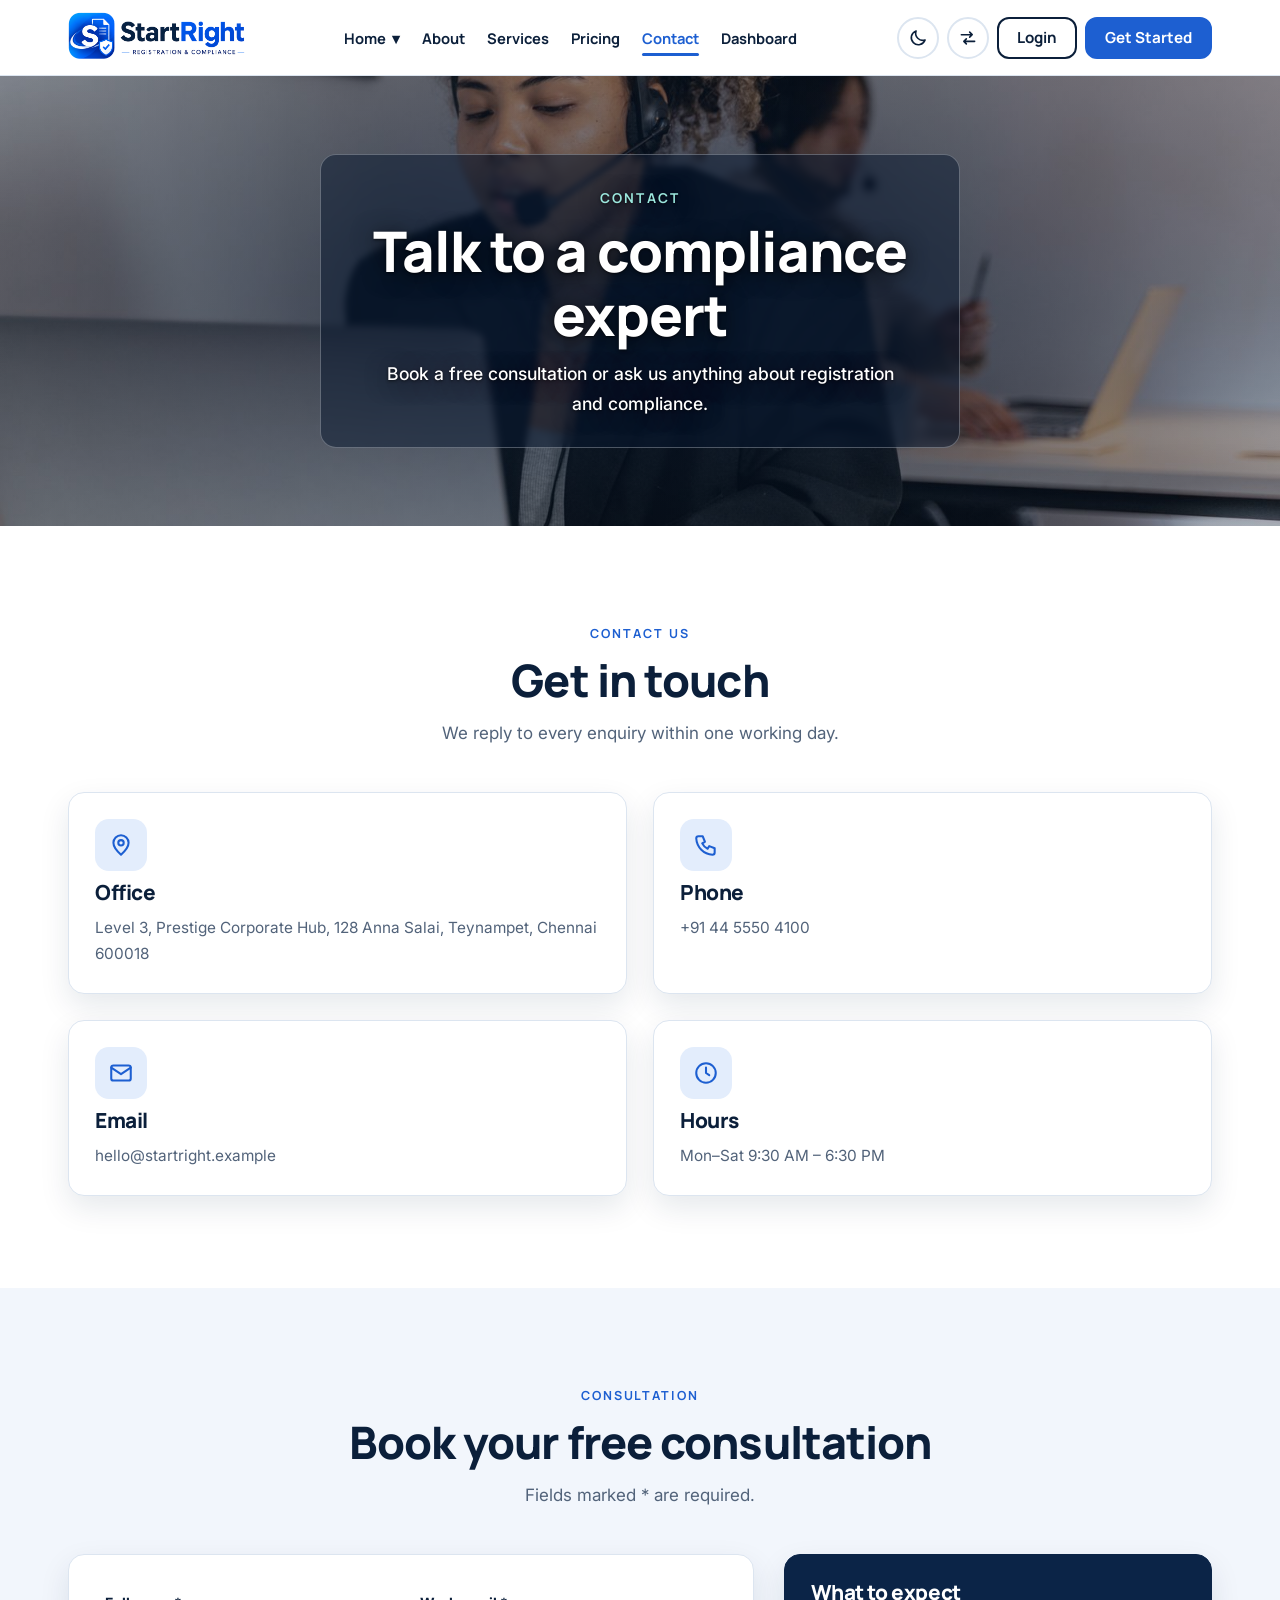
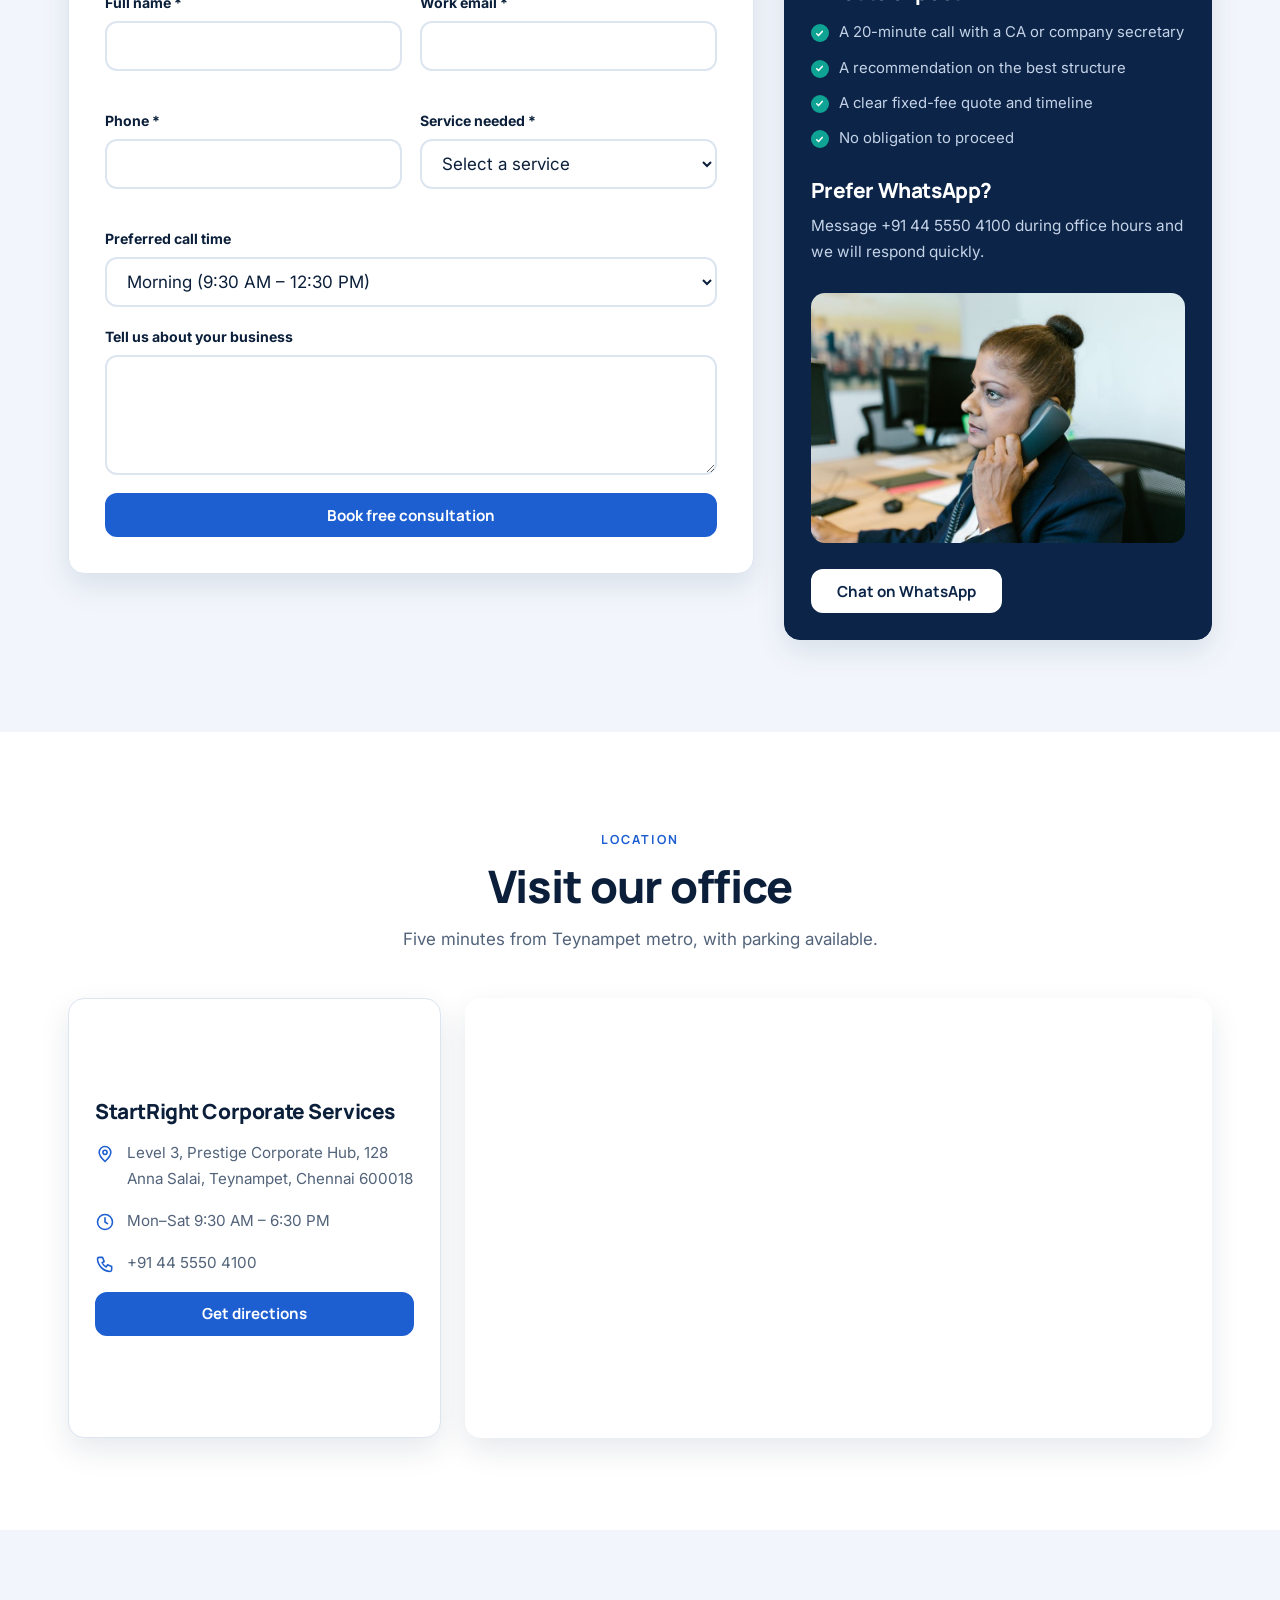
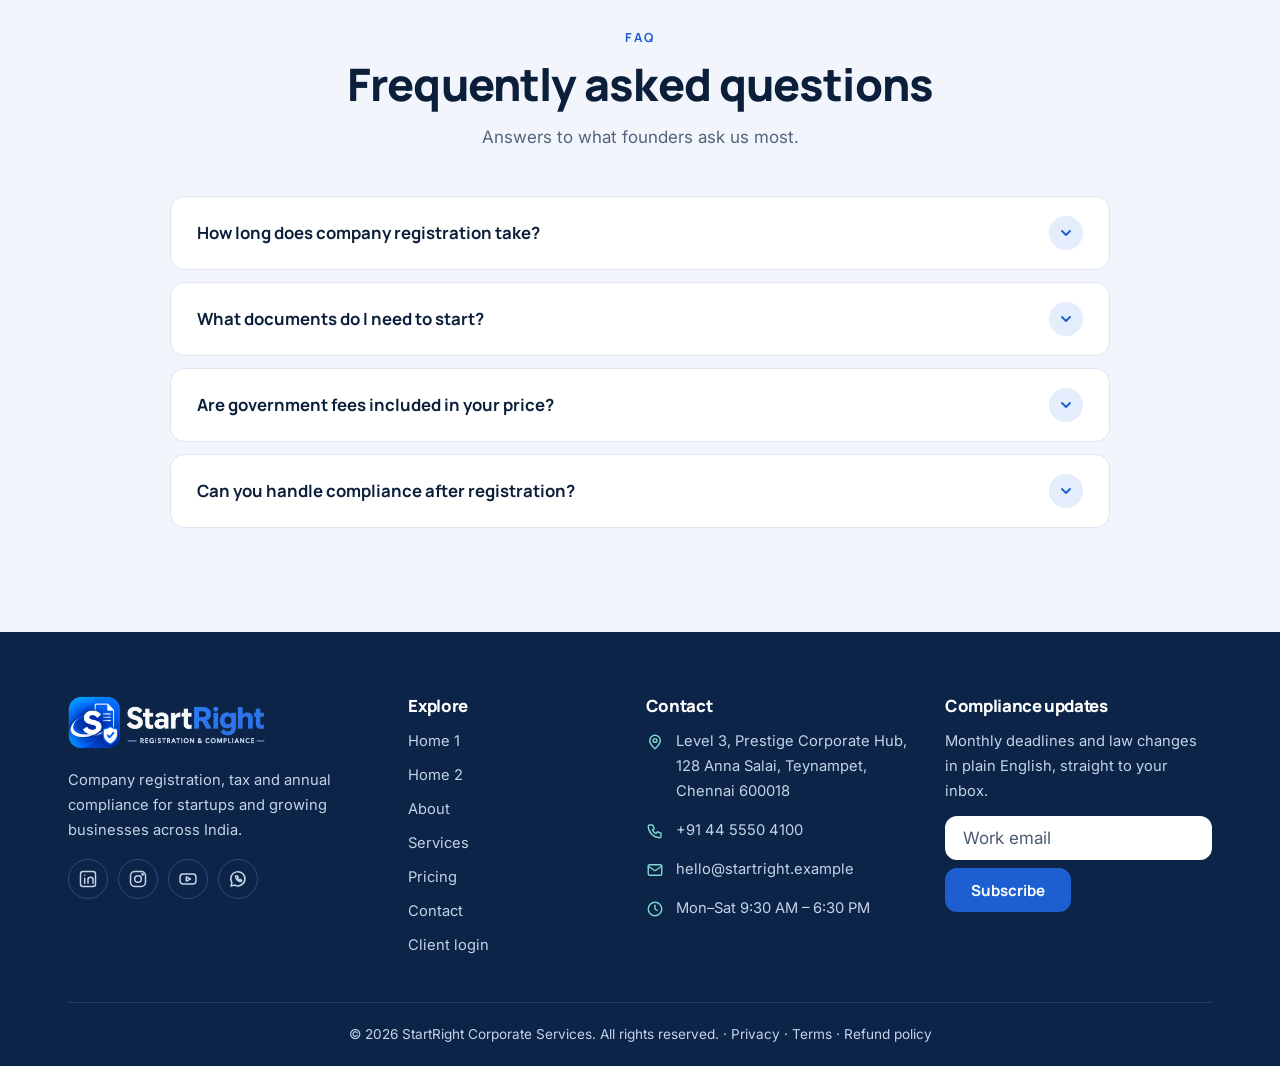
==== contact.html @ e8609a31 "first commit" ====
<!DOCTYPE html>
<html lang="en" dir="ltr">
<head>
<meta charset="utf-8"><meta name="viewport" content="width=device-width, initial-scale=1">
<title>Contact — StartRight Corporate Services</title>
<meta name="description" content="Contact StartRight and book a free company registration consultation.">
<link rel="icon" type="image/png" href="assets/img/logo-icon.png">
<link rel="preconnect" href="https://fonts.googleapis.com"><link rel="preconnect" href="https://fonts.gstatic.com" crossorigin>
<link href="https://fonts.googleapis.com/css2?family=Manrope:wght@500;600;700;800&family=Inter:wght@400;500;600&display=swap" rel="stylesheet">
<link rel="stylesheet" href="assets/css/style.css">
<script>try{var d=document.documentElement;d.dataset.theme=localStorage.getItem('theme')||'light';d.dir=localStorage.getItem('dir')||'ltr'}catch(e){}</script>
<script defer src="assets/js/main.js"></script>
</head>
<body data-page="contact" data-layout="site">
<div id="site-nav"></div>
<main>
<section class="phero f"><div class="bgslot b3" aria-hidden="true"><img src="assets/images/pexels-photo-7709195.jpeg" alt="" loading="eager" decoding="async"></div><div class="wrap"><div class="hp"><span class="eyebrow">Contact</span><h1>Talk to a compliance expert</h1><p class="sub">Book a free consultation or ask us anything about registration and compliance.</p></div></div></section>
<section class="sec "><div class="wrap"><div class="head"><span class="eyebrow">Contact us</span><br><h2>Get in touch</h2><p>We reply to every enquiry within one working day.</p></div><div class="grid g4"><div class="card"><div class="ic"><svg viewBox="0 0 24 24" aria-hidden="true"><path d="M12 21s7-6.2 7-11a7 7 0 1 0-14 0c0 4.8 7 11 7 11z"/><circle cx="12" cy="10" r="2.5"/></svg></div><h3>Office</h3><p>Level 3, Prestige Corporate Hub, 128 Anna Salai, Teynampet, Chennai 600018</p></div><div class="card"><div class="ic"><svg viewBox="0 0 24 24" aria-hidden="true"><path d="M5 4h4l2 5-2.5 1.5a11 11 0 0 0 5 5L15 13l5 2v4a2 2 0 0 1-2 2A16 16 0 0 1 3 6a2 2 0 0 1 2-2z"/></svg></div><h3>Phone</h3><p>+91 44 5550 4100</p></div><div class="card"><div class="ic"><svg viewBox="0 0 24 24" aria-hidden="true"><rect x="3" y="5" width="18" height="14" rx="2"/><path d="M3 7l9 6 9-6"/></svg></div><h3>Email</h3><p>hello@startright.example</p></div><div class="card"><div class="ic"><svg viewBox="0 0 24 24" aria-hidden="true"><circle cx="12" cy="12" r="9"/><path d="M12 7v5l3 2"/></svg></div><h3>Hours</h3><p>Mon–Sat 9:30 AM – 6:30 PM</p></div></div></div></section>
<section class="sec alt"><div class="wrap"><div class="head"><span class="eyebrow">Consultation</span><br><h2>Book your free consultation</h2><p>Fields marked * are required.</p></div><div class="two eq"><div><form class="form" id="consult" novalidate><div class="field"><label for="k-name">Full name *</label><input id="k-name" type="text"><span class="err" id="k-name-e"></span></div><div class="field"><label for="k-email">Work email *</label><input id="k-email" type="email"><span class="err" id="k-email-e"></span></div><div class="field"><label for="k-phone">Phone *</label><input id="k-phone" type="tel"><span class="err" id="k-phone-e"></span></div><div class="field"><label for="k-svc">Service needed *</label><select id="k-svc"><option value="">Select a service</option><option>Private Limited registration</option><option>LLP / OPC registration</option><option>GST registration</option><option>Trademark</option><option>Annual compliance</option><option>Accounting and tax</option></select><span class="err" id="k-svc-e"></span></div><div class="field full"><label for="k-time">Preferred call time</label><select id="k-time"><option>Morning (9:30 AM – 12:30 PM)</option><option>Afternoon (12:30 – 4 PM)</option><option>Evening (4 – 6:30 PM)</option></select></div><div class="field full"><label for="k-note">Tell us about your business</label><textarea id="k-note"></textarea></div><div class="field full"><button class="btn btn-p" type="submit">Book free consultation</button></div><div class="msg" id="k-msg" role="status"></div></form></div><aside class="card side"><h3>What to expect</h3><ul class="cl"><li>A 20-minute call with a CA or company secretary</li><li>A recommendation on the best structure</li><li>A clear fixed-fee quote and timeline</li><li>No obligation to proceed</li></ul><h3 style="margin-top:14px">Prefer WhatsApp?</h3><p>Message +91 44 5550 4100 during office hours and we will respond quickly.</p><img class="ph side-img" src="assets/images/pexels-photo-7580835.jpeg" alt="Consultant on a phone call with a client" loading="lazy" decoding="async"><a class="btn wa" href="https://wa.me/914455504100" target="_blank" rel="noopener">Chat on WhatsApp</a></aside></div></div></section>
<section class="sec "><div class="wrap"><div class="head"><span class="eyebrow">Location</span><br><h2>Visit our office</h2><p>Five minutes from Teynampet metro, with parking available.</p></div><div class="mapbox"><div class="card mapcard"><h3>StartRight Corporate Services</h3><div class="ci"><svg viewBox="0 0 24 24" aria-hidden="true"><path d="M12 21s7-6.2 7-11a7 7 0 1 0-14 0c0 4.8 7 11 7 11z"/><circle cx="12" cy="10" r="2.5"/></svg><span>Level 3, Prestige Corporate Hub, 128 Anna Salai, Teynampet, Chennai 600018</span></div><div class="ci"><svg viewBox="0 0 24 24" aria-hidden="true"><circle cx="12" cy="12" r="9"/><path d="M12 7v5l3 2"/></svg><span>Mon–Sat 9:30 AM – 6:30 PM</span></div><div class="ci"><svg viewBox="0 0 24 24" aria-hidden="true"><path d="M5 4h4l2 5-2.5 1.5a11 11 0 0 0 5 5L15 13l5 2v4a2 2 0 0 1-2 2A16 16 0 0 1 3 6a2 2 0 0 1 2-2z"/></svg><span>+91 44 5550 4100</span></div><a class="btn btn-p" href="https://www.google.com/maps/search/?api=1&amp;query=Anna+Salai+Teynampet+Chennai" target="_blank" rel="noopener">Get directions</a></div><iframe title="Office location map" loading="lazy" src="https://www.google.com/maps?q=Anna+Salai+Teynampet+Chennai&amp;output=embed"></iframe></div></div></section>
<section class="sec alt"><div class="wrap"><div class="head"><span class="eyebrow">FAQ</span><br><h2>Frequently asked questions</h2><p>Answers to what founders ask us most.</p></div><div class="faqw"><details><summary>How long does company registration take?</summary><p>A Private Limited company is typically incorporated in 7 working days once documents are verified. LLPs take about 6 days.</p></details><details><summary>What documents do I need to start?</summary><p>PAN and Aadhaar of all directors, passport photographs, address proof, a registered office proof with owner NOC and a recent utility bill.</p></details><details><summary>Are government fees included in your price?</summary><p>Our fixed fee covers professional work. Government fees and stamp duty are shown clearly up front and passed on at actuals, with no hidden charges.</p></details><details><summary>Can you handle compliance after registration?</summary><p>Yes. Our monthly plans cover GST, TDS, ROC filings, income tax and bookkeeping, tracked on your client dashboard.</p></details></div></div></section>
</main>
<div id="site-footer"></div>
</body></html>
---- assets/css/style.css ----
:root{--bg:#fff;--surface:#fff;--alt:#F2F6FC;--alt2:#E9F0FA;--ink:#0B1F3A;--muted:#52637A;--line:#DCE5F0;--navy:#0B2447;--blue:#1D5FD1;--blueD:#1448A8;--blueT:#1D5FD1;--teal:#0FA394;--soft:#E3EDFC;--sh:0 12px 30px rgba(11,36,71,.10);--nav-h:76px;--hero-h:clamp(380px,50vh,470px);--ctl:44px;--r:16px;--dhh:64px}
[data-theme=dark]{--bg:#0A1424;--surface:#12223B;--alt:#0E1B30;--alt2:#16294A;--ink:#EAF1FB;--muted:#A9B9CE;--line:#243A5C;--blueT:#8DB8FF;--soft:#1B3358;--sh:0 12px 30px rgba(0,0,0,.45)}
*{box-sizing:border-box;margin:0}html{scroll-behavior:smooth;scroll-padding-top:92px}
body{font:400 1.0625rem/1.7 "Inter",system-ui,-apple-system,"Segoe UI",sans-serif;background:var(--bg);color:var(--ink);overflow-wrap:anywhere}a{color:inherit;text-decoration:none}
h1,h2,h3,h4{font-family:"Manrope","Inter",sans-serif;font-weight:800;line-height:1.14;color:var(--ink);letter-spacing:-.02em}
h1{font-size:clamp(2.3rem,5.6vw,4rem)}h2{font-size:clamp(1.8rem,3.8vw,2.8rem)}h3{font-size:1.3rem}h4{font-size:1.05rem}
.wrap{width:100%;max-width:1200px;margin-inline:auto;padding-inline:clamp(14px,4vw,28px)}
.eyebrow{display:inline-block;color:var(--blueT);font:700 .78rem "Manrope",sans-serif;letter-spacing:.16em;text-transform:uppercase;margin-bottom:12px}
.sec{padding-block:clamp(56px,8vw,92px);background:var(--bg)}.sec.alt{background:var(--alt)}
.dk{--ink:#fff;--muted:#C5D3E8;--line:rgba(255,255,255,.2);--surface:#173466;--blueT:#8DB8FF;background:var(--navy);color:#fff}
.head{max-width:720px;margin:0 auto 44px;text-align:center}.head p{color:var(--muted);margin-top:14px}.head.l{margin-inline:0;text-align:start}
.btn{display:inline-flex;align-items:center;justify-content:center;gap:10px;height:var(--ctl);padding:0 24px;border-radius:12px;font:700 .95rem "Manrope",sans-serif;border:2px solid var(--ink);background:transparent;color:var(--ink);cursor:pointer;white-space:nowrap;transition:transform .15s,background .15s}
.btn:hover{transform:translateY(-2px)}.btn-p{background:var(--blue);border-color:var(--blue);color:#fff}.btn-p:hover{background:var(--blueD);border-color:var(--blueD)}.btn-w{border-color:#fff;color:#fff}.btns{display:flex;flex-wrap:wrap;gap:14px}
.arr{width:22px;height:12px;fill:none;stroke:currentColor;stroke-width:2;stroke-linecap:round;stroke-linejoin:round;flex:none}[dir=rtl] .arr{transform:scaleX(-1)}
:focus-visible{outline:3px solid var(--blue);outline-offset:2px}.dk :focus-visible,.hero1 :focus-visible,.hero2 :focus-visible,.phero :focus-visible{outline-color:#fff}
.sr{position:absolute;width:1px;height:1px;overflow:hidden;clip:rect(0 0 0 0);white-space:nowrap}
.slot{display:block;width:100%;background:var(--alt2);border:1px solid var(--line);border-radius:var(--r)}.r45{aspect-ratio:4/5}.r43{aspect-ratio:4/3}.r11{aspect-ratio:1/1}.r169{aspect-ratio:16/10}
.bgslot{position:absolute;inset:0;background:linear-gradient(135deg,#123A7A 0%,#0B2447 60%,#071A36 100%)}.bgslot.b2{background:linear-gradient(135deg,#0E5E7A 0%,#0B2447 70%)}.bgslot.b3{background:linear-gradient(135deg,#1B3F91 0%,#0B2447 65%)}.bgslot.b4{background:linear-gradient(135deg,#124A6B 0%,#08213F 65%)}
#site-nav{position:sticky;top:0;z-index:60}.nav{position:relative;background:var(--bg);border-bottom:1px solid var(--line);height:var(--nav-h)}
.nav .wrap{display:flex;align-items:center;justify-content:space-between;height:100%;gap:16px}
.logo{display:flex;align-items:center;gap:10px;flex:none}.logo .mk{width:42px;height:42px;border-radius:12px;background:var(--blue);color:#fff;display:grid;place-items:center;font:800 1.3rem "Manrope",sans-serif}
.logo .lt{display:grid;line-height:1}.logo b{font:800 1.3rem "Manrope",sans-serif;letter-spacing:.01em;color:var(--ink)}.logo small{font:600 .62rem "Manrope",sans-serif;letter-spacing:.14em;text-transform:uppercase;color:var(--blueT);margin-top:3px;white-space:nowrap}
.panel{position:absolute;inset-inline:0;top:var(--nav-h);flex-direction:column;align-items:stretch;gap:16px;background:var(--bg);border-bottom:1px solid var(--line);padding:16px clamp(14px,4vw,28px) 22px;max-height:calc(100vh - var(--nav-h));overflow-y:auto;display:none}.panel.open{display:flex}
.links{display:flex;flex-direction:column;list-style:none;padding:0}.links>li{position:relative}
.links a,.dd-btn{display:flex;align-items:center;justify-content:space-between;gap:6px;width:100%;padding:14px 12px;font:700 .95rem "Manrope",sans-serif;background:none;border:0;color:var(--ink);cursor:pointer;white-space:nowrap;border-radius:10px}.links .on{color:var(--blueT);background:var(--alt)}
.dd-menu{display:none;list-style:none;padding:0 0 0 14px}.dd.open .dd-menu{display:block}[dir=rtl] .dd-menu{padding:0 14px 0 0}.dd-menu small{display:block;font:500 .75rem Inter,sans-serif;color:var(--muted)}
.actions{display:flex;flex-wrap:wrap;align-items:center;gap:10px}.actions .btn{flex:1 1 140px}
.icon-btn{height:var(--ctl);width:var(--ctl);min-width:var(--ctl);border-radius:50%;border:2px solid var(--line);background:var(--surface);color:var(--ink);cursor:pointer;display:inline-grid;place-items:center;flex:none}.icon-btn svg{width:20px;height:20px;fill:none;stroke:currentColor;stroke-width:1.9;stroke-linecap:round;stroke-linejoin:round}
@media(hover:hover){.icon-btn:hover{background:var(--blue);border-color:var(--blue);color:#fff}}
.burger{display:inline-grid}.burger svg.x{display:none}.burger[aria-expanded=true] svg.m{display:none}.burger[aria-expanded=true] svg.x{display:block}.burger[aria-expanded=true]{background:var(--blue);border-color:var(--blue);color:#fff}
@media(min-width:1100px){.burger{display:none}.panel{display:contents!important}.links{flex-direction:row;align-items:center;gap:2px}.links a,.dd-btn{width:auto;padding:10px 13px}.links .on{background:none;box-shadow:inset 0 -3px 0 var(--blue)}
 .dd-menu{position:absolute;inset-inline-start:0;top:100%;min-width:220px;background:var(--surface);border:1px solid var(--line);border-radius:14px;box-shadow:var(--sh);padding:8px;z-index:5}[dir=rtl] .dd-menu{padding:8px}.actions{flex-wrap:nowrap}.actions .btn{flex:none}}
/* hero variants */
.hero1{position:relative;background:var(--navy);color:#fff;overflow:hidden}.hero1 .wrap{position:relative;z-index:1;display:grid;grid-template-columns:minmax(0,1.05fr) minmax(0,.95fr);gap:clamp(24px,5vw,64px);align-items:center;min-height:calc(100vh - var(--nav-h));min-height:calc(100svh - var(--nav-h));padding-block:48px}
.hero1 h1{color:#fff}.hero1 h1 em{font-style:normal;color:#7FD6CC}.hero1 .lead{color:#C5D3E8;margin:18px 0 26px;font-size:1.1rem;max-width:540px}.hero1 .eyebrow{color:#7FD6CC}
.trust{display:flex;flex-wrap:wrap;gap:10px 22px;margin-top:28px;color:#C5D3E8;font-size:.9rem}.trust b{color:#fff}
.hv{position:relative}.hv .slot{background:rgba(255,255,255,.08);border-color:rgba(255,255,255,.25);max-width:440px;margin-inline:auto}
.fcard{position:absolute;inset-inline-start:-4%;bottom:10%;width:min(300px,86%);background:var(--surface);color:var(--ink);border-radius:16px;padding:18px 20px;box-shadow:0 20px 44px rgba(0,0,0,.3)}.fcard h4{margin-bottom:10px}.fcard ul{list-style:none;padding:0;display:grid;gap:8px;font-size:.9rem}.fcard li{display:flex;gap:10px;align-items:center;color:var(--muted)}.fcard li::before{content:"✓";width:20px;height:20px;border-radius:50%;background:var(--teal);color:#fff;display:grid;place-items:center;font-size:.72rem;flex:none}.fcard li.cur::before{content:"●";background:var(--blue)}
@media(max-width:900px){.hero1 .wrap{grid-template-columns:minmax(0,1fr)}.hv{max-width:420px;margin-inline:auto;width:100%}.fcard{inset-inline-start:2%}}
.hero2{position:relative;display:grid;place-items:center;min-height:calc(100vh - var(--nav-h));min-height:calc(100svh - var(--nav-h));color:#fff;overflow:hidden;text-align:center;padding-block:56px}.hero2>.wrap{position:relative;z-index:1}.hero2 h1{color:#fff;max-width:860px;margin-inline:auto}.hero2 h1 em{font-style:normal;color:#7FD6CC}.hero2 .lead{color:#C5D3E8;max-width:640px;margin:16px auto 0;font-size:1.1rem}.hero2 .eyebrow{color:#7FD6CC}
.mat{background:var(--surface);color:var(--ink);border-radius:var(--r);padding:20px;margin:30px auto 0;max-width:880px;display:grid;grid-template-columns:repeat(3,minmax(0,1fr)) auto;gap:12px;text-align:start;box-shadow:0 20px 44px rgba(0,0,0,.3)}.mat select{height:48px;border:2px solid var(--line);border-radius:12px;padding:0 14px;background:var(--bg);color:var(--ink);font:inherit;width:100%}.mat output{grid-column:1/-1;font-size:.95rem;color:var(--muted);min-height:1.4em}
@media(max-width:900px){.mat{grid-template-columns:minmax(0,1fr)}}
.phero{position:relative;height:var(--hero-h);display:flex;align-items:center;overflow:hidden;color:#fff;background:var(--navy)}.phero>.wrap{position:relative;z-index:1}
.phero h1{font-size:clamp(2.1rem,5vw,3.5rem);color:#fff}.phero .sub{color:#C5D3E8;margin-top:12px;max-width:540px}.phero .eyebrow{color:#7FD6CC}
.phero.l .hp{border-inline-start:5px solid #7FD6CC;padding-inline-start:26px}.phero.c{text-align:center}.phero.c .sub{margin-inline:auto}.phero.r{text-align:end}.phero.r .hp{margin-inline-start:auto;max-width:640px;border-inline-end:5px solid #7FD6CC;padding-inline-end:26px}.phero.r .sub{margin-inline-start:auto}
.phero.f .hp{max-width:640px;background:rgba(7,26,54,.55);border:1px solid rgba(255,255,255,.28);padding:28px;border-radius:var(--r)}
.split{display:grid;grid-template-columns:repeat(2,minmax(0,1fr));gap:clamp(24px,5vw,72px);align-items:center}.split>*{min-width:0}.split.rev>:first-child{order:2}.split p{color:var(--muted);margin-top:14px}
@media(max-width:900px){.split{grid-template-columns:minmax(0,1fr)}.split.rev>:first-child{order:0}.split .slot{max-width:420px;margin-inline:auto}}
.grid{display:grid;gap:26px;grid-template-columns:repeat(3,minmax(0,1fr))}.grid.g4{grid-template-columns:repeat(4,minmax(0,1fr))}.grid.g2{grid-template-columns:repeat(2,minmax(0,1fr))}
@media(max-width:1366px){.grid,.grid.g4{grid-template-columns:repeat(2,minmax(0,1fr))}.grid:not(.g4):not(.g2):not(.lst)>:last-child:nth-child(odd){grid-column:1/-1;width:calc(50% - 13px);justify-self:center}}
@media(max-width:600px){.grid,.grid.g4,.grid.g2{grid-template-columns:minmax(0,1fr)}.grid:not(.g4):not(.g2):not(.lst)>:last-child:nth-child(odd){width:100%}}
.card{display:flex;flex-direction:column;gap:10px;background:var(--surface);border:1px solid var(--line);border-radius:var(--r);padding:26px;min-width:0;box-shadow:var(--sh)}.card p{color:var(--muted);font-size:.96rem}
.ic{width:52px;height:52px;border-radius:14px;background:var(--soft);color:var(--blueT);display:grid;place-items:center;flex:none}.ic svg{width:26px;height:26px;fill:none;stroke:currentColor;stroke-width:1.9;stroke-linecap:round;stroke-linejoin:round}
.big{font:800 3rem "Manrope",sans-serif;color:var(--blueT);line-height:1}
.svc{display:flex;flex-direction:column;gap:10px;background:var(--surface);border:1px solid var(--line);border-radius:var(--r);padding:26px;min-width:0;box-shadow:var(--sh);transition:transform .2s,border-color .2s}.svc:hover{transform:translateY(-5px);border-color:var(--blue)}.svc p{color:var(--muted);font-size:.95rem;min-height:3.2em}
.svc .from{margin-top:auto;display:flex;justify-content:space-between;align-items:baseline;border-top:1px solid var(--line);padding-top:14px}.svc .from span{color:var(--muted);font-size:.82rem}.svc .from b{font:800 1.4rem Manrope,sans-serif;color:var(--blueT)}.svc .more{font:700 .9rem Manrope,sans-serif;color:var(--blueT);display:inline-flex;gap:8px;align-items:center}
.cl{list-style:none;padding:0;display:grid;gap:10px;margin-top:6px}.cl li{display:flex;gap:10px;color:var(--muted);font-size:.93rem}.cl li::before{content:"";width:18px;height:18px;margin-top:4px;flex:none;border-radius:50%;background:var(--teal) url("data:image/svg+xml,%3Csvg xmlns='http://www.w3.org/2000/svg' viewBox='0 0 24 24' fill='none' stroke='%23fff' stroke-width='3.4' stroke-linecap='round' stroke-linejoin='round'%3E%3Cpath d='M6 12.5l4 4 8-9'/%3E%3C/svg%3E") center/11px no-repeat}
.chips{display:flex;flex-wrap:wrap;gap:10px;justify-content:center}.chip{display:inline-block;padding:5px 14px;border-radius:999px;background:var(--soft);font-size:.8rem;font-weight:700;color:var(--blueT);white-space:normal;text-align:center;max-width:100%}
.chip.ok{background:#D9F5EA;color:#0A5B3E}.chip.warn{background:#FFF0C7;color:#7A5200}.chip.bad{background:#FFE1DE;color:#9B1C12}.chip.nv{background:var(--alt2);color:var(--muted)}
[data-theme=dark] .chip.ok{background:#0F3F32;color:#8FF0CB}[data-theme=dark] .chip.warn{background:#4A3A10;color:#FFE08A}[data-theme=dark] .chip.bad{background:#4B1B17;color:#FFB4AB}
.band{padding-block:38px}.band .wrap{display:grid;grid-template-columns:repeat(4,1fr);gap:20px;text-align:center}.band b{display:block;font:800 2.6rem "Manrope",sans-serif;color:#7FD6CC}.band span{font-size:.92rem;color:#C5D3E8}@media(max-width:700px){.band .wrap{grid-template-columns:1fr 1fr}}
.stepper{display:grid;grid-template-columns:repeat(4,minmax(0,1fr));gap:24px;position:relative}.stepper::before{content:"";position:absolute;top:26px;inset-inline:12%;border-top:3px dashed var(--line)}.stepper div{position:relative;text-align:center}
.stepper i{width:54px;height:54px;border-radius:50%;background:var(--blue);color:#fff;display:grid;place-items:center;margin:0 auto 14px;font:800 1.3rem Manrope,sans-serif;font-style:normal}.stepper p{color:var(--muted);font-size:.93rem}
@media(max-width:1366px){.stepper{grid-template-columns:repeat(2,minmax(0,1fr));row-gap:32px}.stepper::before{display:none}}@media(max-width:600px){.stepper{grid-template-columns:minmax(0,1fr)}}
.days{display:grid;grid-template-columns:repeat(5,minmax(0,1fr));gap:16px}.days .d{background:var(--surface);border:1px solid var(--line);border-top:4px solid var(--blue);border-radius:var(--r);padding:20px;box-shadow:var(--sh)}.days .d b{font:800 1.1rem Manrope,sans-serif;color:var(--blueT);display:block;margin-bottom:6px}.days .d p{color:var(--muted);font-size:.9rem}
@media(max-width:1366px){.days{grid-template-columns:repeat(2,minmax(0,1fr))}}@media(max-width:600px){.days{grid-template-columns:minmax(0,1fr)}}
.zig{position:relative;display:grid;gap:30px;max-width:900px;margin-inline:auto}.zig::before{content:"";position:absolute;inset-block:0;inset-inline-start:50%;border-inline-start:3px dashed var(--line)}
.zi{display:grid;grid-template-columns:minmax(0,1fr) 56px minmax(0,1fr);gap:18px;align-items:center}.zi .n{width:56px;height:56px;border-radius:50%;background:var(--blue);color:#fff;display:grid;place-items:center;font:800 1.3rem Manrope,sans-serif;position:relative;z-index:1}
.zi .t{background:var(--surface);border:1px solid var(--line);border-radius:var(--r);padding:18px 22px;box-shadow:var(--sh)}.zi .t p{color:var(--muted);font-size:.93rem}.zi:nth-child(odd) .t{grid-column:1;grid-row:1;text-align:end}.zi .n{grid-column:2;grid-row:1}.zi:nth-child(even) .t{grid-column:3;grid-row:1}
@media(max-width:700px){.zig::before{inset-inline-start:28px}.zi,.zi:nth-child(n){grid-template-columns:56px minmax(0,1fr)}.zi .n,.zi:nth-child(n) .n{grid-column:1;grid-row:1}.zi .t,.zi:nth-child(n) .t{grid-column:2;grid-row:1;text-align:start}}
.plan{display:flex;flex-direction:column;gap:12px;background:var(--surface);border:2px solid var(--line);border-radius:var(--r);padding:30px;min-width:0}.plan.hot{border-color:var(--blue);box-shadow:var(--sh);position:relative}.plan.hot::before{content:"Most popular";position:absolute;top:-14px;inset-inline-start:24px;background:var(--blue);color:#fff;font:700 .72rem Manrope,sans-serif;letter-spacing:.1em;text-transform:uppercase;padding:5px 14px;border-radius:999px}
.plan .pr{font:800 2.6rem Manrope,sans-serif;color:var(--ink)}.plan .pr small{font:500 .9rem Inter,sans-serif;color:var(--muted)}.plan p{color:var(--muted);font-size:.95rem}.plan .btn{margin-top:auto}
.toggle{display:inline-flex;background:var(--alt2);border-radius:999px;padding:4px;margin-bottom:34px}.toggle button{height:42px;padding:0 24px;border:0;border-radius:999px;background:transparent;color:var(--ink);font:700 .9rem Manrope,sans-serif;cursor:pointer}.toggle button.on{background:var(--blue);color:#fff}
.tabs{display:flex;flex-wrap:wrap;gap:10px;margin-bottom:24px}.tabs.c{justify-content:center}.tabs button{height:var(--ctl);padding:0 22px;border-radius:999px;border:2px solid var(--line);background:var(--surface);color:var(--ink);font:700 .9rem Manrope,sans-serif;cursor:pointer}.tabs button.on{background:var(--blue);border-color:var(--blue);color:#fff}.tp{display:none}.tp.on{display:block}
.slay{display:grid;grid-template-columns:260px minmax(0,1fr);gap:40px;align-items:start}.sidenav{position:sticky;top:100px;display:grid;gap:6px;background:var(--surface);border:1px solid var(--line);border-radius:var(--r);padding:12px;box-shadow:var(--sh)}.sidenav a{padding:12px 14px;border-radius:10px;font:700 .92rem Manrope,sans-serif;color:var(--muted)}.sidenav a:hover{background:var(--alt);color:var(--ink)}.sidenav a.on{background:var(--blue);color:#fff}
.blk{background:var(--surface);border:1px solid var(--line);border-radius:var(--r);padding:clamp(22px,3vw,34px);box-shadow:var(--sh);margin-bottom:26px;scroll-margin-top:100px}.blk .two{margin-top:12px}.blk .hd{display:flex;justify-content:space-between;align-items:center;gap:12px;flex-wrap:wrap}
@media(max-width:900px){.slay{grid-template-columns:minmax(0,1fr)}.sidenav{position:static;display:flex;overflow-x:auto}.sidenav a{white-space:nowrap}}
.cta{position:relative;text-align:center;padding:clamp(40px,7vw,76px) clamp(20px,5vw,64px);background:var(--navy);color:#fff;border-radius:24px;overflow:hidden}.cta h2{color:#fff;max-width:760px;margin-inline:auto}.cta h2 em{font-style:normal;color:#7FD6CC}.cta p{color:#C5D3E8;max-width:620px;margin:16px auto 26px}.cta .btns{justify-content:center}
.ctasplit{display:grid;grid-template-columns:minmax(0,1.1fr) minmax(0,.9fr);gap:36px;align-items:center;text-align:start;background:var(--navy);color:#fff;border-radius:24px;padding:clamp(28px,5vw,60px)}.ctasplit h2{color:#fff}.ctasplit p{color:#C5D3E8;margin-top:12px}.ctasplit form{display:grid;gap:12px}.ctasplit input{height:50px;border-radius:12px;border:2px solid rgba(255,255,255,.3);background:rgba(255,255,255,.08);color:#fff;padding:0 16px;font:inherit}.ctasplit input::placeholder{color:#B5C6E0}.ctasplit .m{font-size:.9rem;color:#7FD6CC;min-height:1.2em}@media(max-width:900px){.ctasplit{grid-template-columns:minmax(0,1fr)}}
.tbl{overflow-x:auto;border:1px solid var(--line);border-radius:var(--r);background:var(--surface)}.tbl table{width:100%;border-collapse:collapse;min-width:620px}.tbl th,.tbl td{padding:14px 20px;text-align:start;border-bottom:1px solid var(--line);overflow-wrap:normal}.tbl th{background:var(--navy);color:#fff;font:700 .85rem Manrope,sans-serif;letter-spacing:.06em;text-transform:uppercase}.tbl tr:last-child td{border:0}.tbl td.y{color:var(--teal);font-weight:800}
@media(min-width:901px){.tbl td,.tbl th{white-space:nowrap}}
@media(max-width:900px){.tbl{overflow:visible;border:0;background:transparent}.tbl table,.tbl tbody,.tbl tr,.tbl td{display:block;width:100%;min-width:0}.tbl thead{display:none}.tbl tr{background:var(--surface);border:1px solid var(--line);border-radius:var(--r);padding:8px 20px;margin-bottom:16px}.tbl td{display:flex;justify-content:space-between;align-items:baseline;gap:16px;padding:11px 0;border-bottom:1px solid var(--line);text-align:end;overflow-wrap:anywhere}.tbl td:last-child{border:0}
 .tbl td::before{content:attr(data-label);color:var(--muted);font:700 .78rem Manrope,sans-serif;letter-spacing:.08em;text-transform:uppercase;text-align:start;flex:0 1 auto;max-width:55%;overflow-wrap:anywhere}.tbl td:first-child{font:800 1.1rem Manrope,sans-serif;justify-content:flex-start;text-align:start}.tbl td:first-child::before{display:none}}
:root{--chev:url("data:image/svg+xml,%3Csvg xmlns='http://www.w3.org/2000/svg' viewBox='0 0 24 24' fill='none' stroke='%231D5FD1' stroke-width='2.8' stroke-linecap='round' stroke-linejoin='round'%3E%3Cpath d='M6 9l6 6 6-6'/%3E%3C/svg%3E")}
.faqw{max-width:940px;margin-inline:auto}details{background:var(--surface);border:1px solid var(--line);border-radius:14px;padding:0 26px;margin-bottom:12px}details:focus-within,details[open]{border-color:var(--blue)}
summary{list-style:none;display:flex;justify-content:space-between;align-items:center;gap:20px;min-height:72px;cursor:pointer;font:700 1.05rem Manrope,sans-serif}summary::-webkit-details-marker{display:none}summary::after{content:"";width:34px;height:34px;border-radius:50%;flex:none;background:var(--chev) center/16px no-repeat,var(--soft);transition:transform .25s}details[open] summary::after{transform:rotate(180deg)}
details p{color:var(--muted);padding:0 52px 22px 0;margin:0}[dir=rtl] details p{padding:0 0 22px 52px}
.two{display:grid;grid-template-columns:minmax(0,1.6fr) minmax(0,1fr);gap:30px;align-items:start}.two.eq{align-items:stretch}.two.h{grid-template-columns:repeat(2,minmax(0,1fr))}@media(max-width:900px){.two,.two.h{grid-template-columns:minmax(0,1fr)}}
.side{background:var(--navy);color:#fff;border-color:var(--navy)}.side h3{color:#fff}.side p,.side li{color:#C5D3E8}
.mapbox{display:grid;grid-template-columns:minmax(0,1fr) minmax(0,2fr);gap:24px}.mapbox iframe{display:block;width:100%;height:100%;min-height:440px;border:0;border-radius:var(--r);box-shadow:var(--sh)}.mapcard{align-content:center}
.ci{display:flex;gap:12px;color:var(--muted);font-size:.95rem}.ci svg{width:20px;height:20px;margin-top:4px;flex:none;fill:none;stroke:var(--blueT);stroke-width:1.9;stroke-linecap:round;stroke-linejoin:round}@media(max-width:900px){.mapbox{grid-template-columns:minmax(0,1fr)}.mapbox iframe{min-height:340px}}
.form{display:grid;grid-template-columns:1fr 1fr;gap:18px;background:var(--surface);border:1px solid var(--line);border-radius:var(--r);padding:clamp(20px,4vw,36px);box-shadow:var(--sh)}.field{display:flex;flex-direction:column;gap:6px;min-width:0}.field.full{grid-column:1/-1}
.field label{font-weight:700;font-size:.88rem}.field input,.field select,.field textarea{width:100%;height:50px;padding:0 16px;border:2px solid var(--line);border-radius:12px;background:var(--bg);color:var(--ink);font:inherit}.field textarea{height:120px;padding:12px 16px;resize:vertical}.field input:focus,.field select:focus,.field textarea:focus{border-color:var(--blue);outline:none}
.field .err{color:#B3261E;font-size:.82rem;min-height:1.1em}[data-theme=dark] .field .err{color:#FFB4AB}.field .bad{border-color:#B3261E}.msg{grid-column:1/-1;padding:14px 18px;border-radius:12px;background:var(--alt);display:none;font-size:.93rem;border-inline-start:5px solid var(--blue)}.msg.show{display:block}@media(max-width:600px){.form{grid-template-columns:1fr}}
.qc{gap:14px}.qc .qm{font:800 4rem/.6 Manrope,sans-serif;color:var(--soft)}.qc p{font-size:1.02rem}.who{display:flex;gap:12px;align-items:center;margin-top:auto;padding-top:8px}.who small{display:block;color:var(--muted)}.av{width:48px;height:48px;border-radius:50%;background:var(--blue);color:#fff;display:grid;place-items:center;font:800 1rem Manrope,sans-serif;flex:none}
.person{text-align:center;display:flex;flex-direction:column;gap:8px}.person h3{font-size:1.2rem}.person .role{font:700 .78rem Manrope,sans-serif;letter-spacing:.12em;text-transform:uppercase;color:var(--blueT)}.person p{color:var(--muted);font-size:.9rem}
.yr{font:800 2.6rem Manrope,sans-serif;color:var(--blueT);line-height:1}
.foot{background:var(--navy);color:#C5D3E8;padding-top:64px}.foot .cols{display:grid;grid-template-columns:1.5fr 1fr 1.3fr 1.3fr;gap:32px}.foot .cols>*{min-width:0}.foot h4{color:#fff;font-size:1.05rem;margin-bottom:14px}.foot ul{list-style:none;padding:0;display:grid;gap:9px}.foot a:hover{color:#7FD6CC}.foot p,.foot li{font-size:.92rem}.foot .logo b{color:#fff}.foot .logo small{color:#7FD6CC}
.foot ul.ct{gap:14px}.foot ul.ct li{display:flex;gap:12px}.foot ul.ct svg{width:18px;height:18px;margin-top:4px;flex:none;fill:none;stroke:#7FD6CC;stroke-width:1.9;stroke-linecap:round;stroke-linejoin:round}
.soc{display:flex;flex-wrap:wrap;gap:10px;margin-top:16px}.soc a{width:40px;height:40px;border-radius:50%;border:1px solid #2E4A7A;display:grid;place-items:center}.soc svg{width:20px;height:20px;fill:none;stroke:currentColor;stroke-width:1.8;stroke-linecap:round;stroke-linejoin:round}.soc a:hover{background:var(--blue);color:#fff;border-color:var(--blue)}
.news{display:flex;gap:8px;margin-top:12px;flex-wrap:wrap}.news input{flex:1 1 140px;min-width:0;height:var(--ctl);border-radius:12px;border:2px solid #2E4A7A;background:#12305F;color:#fff;padding:0 16px;font:inherit}.news-m{font-size:.82rem;margin-top:8px;min-height:1.2em;color:#7FD6CC}
.copy{border-top:1px solid #1F3A6B;margin-top:44px;padding-block:20px;font-size:.85rem;text-align:center}@media(max-width:1000px){.foot .cols{grid-template-columns:repeat(2,minmax(0,1fr))}}@media(max-width:600px){.foot .cols{grid-template-columns:minmax(0,1fr)}}
.top{position:fixed;inset-block-end:20px;inset-inline-end:20px;width:48px;height:48px;border-radius:12px;border:0;background:var(--blue);color:#fff;font-size:1.3rem;font-weight:800;cursor:pointer;box-shadow:var(--sh);opacity:0;visibility:hidden;transition:.25s;z-index:40}.top.show{opacity:1;visibility:visible}
/* auth */
.auth-nav{background:var(--bg);border-bottom:1px solid var(--line);height:72px}.auth-nav .wrap{max-width:none;height:100%;display:flex;align-items:center;justify-content:space-between}.auth-nav .actions{flex-wrap:nowrap}
.auth{display:grid;grid-template-columns:repeat(2,minmax(0,1fr));min-height:calc(100vh - 72px)}.auth-img{position:relative;display:grid;align-content:end;padding:clamp(28px,5vw,64px);color:#fff;overflow:hidden;background:var(--navy)}.auth-img>div{position:relative;z-index:1}.auth-img h2{color:#fff;font-size:clamp(2rem,3.4vw,3rem)}.auth-img h2 em{font-style:normal;color:#7FD6CC}.auth-img .cl li{color:#D6E2F4}.auth-img .eyebrow{color:#7FD6CC}
.auth-form{display:grid;place-items:center;padding:clamp(28px,5vw,64px) clamp(16px,4vw,48px)}.auth-box{width:100%;max-width:460px}.auth-box h1{font-size:clamp(2rem,3.4vw,2.7rem)}.auth-box>p{color:var(--muted);margin:10px 0 24px}.auth-box .field{margin-bottom:16px}
.pw{position:relative}.pw input{padding-inline-end:52px}.pw button{position:absolute;inset-inline-end:6px;top:50%;transform:translateY(-50%);width:40px;height:40px;border:0;background:none;color:var(--muted);cursor:pointer}.pw svg{width:20px;height:20px;fill:none;stroke:currentColor;stroke-width:1.9;stroke-linecap:round;stroke-linejoin:round}
.auth-row{display:flex;justify-content:space-between;gap:12px;flex-wrap:wrap;align-items:center;margin-bottom:20px;font-size:.92rem}.auth-row label{display:inline-flex;gap:8px;align-items:center}.auth-row input,.agree input{width:18px;height:18px;accent-color:var(--blue)}.auth-row a,.auth-alt a{color:var(--blueT);font-weight:700}
.agree{display:flex;gap:10px;align-items:flex-start;font-size:.92rem;margin-bottom:18px}.agree input{margin-top:4px;flex:none}.auth-box .btn-p{width:100%;height:50px}
.or{display:flex;align-items:center;gap:14px;color:var(--muted);font-size:.85rem;margin:22px 0}.or::before,.or::after{content:"";flex:1;border-top:1px solid var(--line)}
.social{display:grid;grid-template-columns:1fr 1fr;gap:12px}.sbtn{display:flex;align-items:center;justify-content:center;gap:10px;height:50px;border:2px solid var(--line);border-radius:12px;background:var(--surface);color:var(--ink);font:700 .92rem Manrope,sans-serif;cursor:pointer;white-space:nowrap;padding:0 10px}.sbtn:hover{border-color:var(--blue)}.sbtn svg{width:20px;height:20px;flex:none}
@media(max-width:480px){.social{grid-template-columns:minmax(0,1fr)}}.auth-alt{margin-top:22px;text-align:center;color:var(--muted);font-size:.95rem}@media(max-width:899px){.auth{grid-template-columns:minmax(0,1fr)}.auth-img{display:none}}
/* dashboard */
body[data-layout=dash]{background:var(--alt)}
.dh{position:sticky;top:0;z-index:60;height:var(--dhh);background:var(--surface);border-bottom:1px solid var(--line);display:flex;align-items:center;justify-content:space-between;gap:12px;padding-inline:clamp(12px,2vw,24px)}.dh .logo .mk{width:36px;height:36px;font-size:1.1rem}.dh .logo b{font-size:1.15rem}.dh-r{display:flex;align-items:center;gap:10px}
.user{display:flex;align-items:center;gap:10px;padding:4px 14px 4px 4px;border:2px solid var(--line);border-radius:999px;height:var(--ctl)}.user .av{width:34px;height:34px;font-size:.85rem}.user span{font-weight:700;font-size:.88rem;white-space:nowrap}
.dash{display:grid;grid-template-columns:252px minmax(0,1fr);min-height:calc(100vh - var(--dhh))}
.sb{position:sticky;top:var(--dhh);height:calc(100vh - var(--dhh));display:flex;flex-direction:column;gap:4px;padding:18px 12px;background:var(--surface);border-inline-end:1px solid var(--line);overflow-y:auto}
.sb a{display:flex;align-items:center;gap:12px;padding:12px 14px;border-radius:12px;font:700 .93rem Manrope,sans-serif;color:var(--muted);white-space:nowrap}.sb a svg{width:20px;height:20px;fill:none;stroke:currentColor;stroke-width:1.9;stroke-linecap:round;stroke-linejoin:round;flex:none}.sb a:hover{background:var(--alt);color:var(--ink)}.sb a.on{background:var(--blue);color:#fff}.sb .out{margin-top:auto;border-top:1px solid var(--line);border-radius:0;padding-top:16px}.sb .out:hover{color:#B3261E}
.dm{padding:clamp(16px,3vw,34px);min-width:0}.dt-h{display:flex;flex-wrap:wrap;justify-content:space-between;align-items:center;gap:12px;margin-bottom:24px}.dt-h h1{font-size:clamp(1.7rem,3.2vw,2.3rem)}.dt-h p{color:var(--muted);font-size:.95rem}.pn{display:none}.pn.on{display:block}
.kpi{display:grid;gap:20px;grid-template-columns:repeat(4,minmax(0,1fr));margin-bottom:22px}.kpi .card{padding:20px 22px;gap:4px}.kpi .k-t{display:flex;justify-content:space-between;align-items:center;color:var(--muted);font-size:.9rem}.kpi .k-t .ic{width:40px;height:40px;border-radius:12px}.kpi .k-t .ic svg{width:20px;height:20px}.kpi b{font:800 2.1rem Manrope,sans-serif;line-height:1.1}.kpi small{color:#0A7A5A;font-weight:700}[data-theme=dark] .kpi small{color:#8FF0CB}
.dg{display:grid;gap:20px;grid-template-columns:repeat(2,minmax(0,1fr));margin-bottom:22px}.dg3{display:grid;gap:20px;grid-template-columns:repeat(3,minmax(0,1fr));margin-bottom:22px}
@media(max-width:1366px){.kpi,.dg3{grid-template-columns:repeat(2,minmax(0,1fr))}}@media(max-width:800px){.kpi,.dg,.dg3{grid-template-columns:minmax(0,1fr)}}
.ch{display:flex;justify-content:space-between;align-items:center;gap:10px;flex-wrap:wrap}.ch h3{font-size:1.1rem}.ch select{height:38px;border:2px solid var(--line);border-radius:10px;background:var(--surface);color:var(--ink);padding:0 10px;font:inherit;font-size:.88rem}
.svgc{width:100%;height:auto;display:block;overflow:visible}.svgc text{font:500 11px Inter,sans-serif;fill:var(--muted)}.svgc .grid-l{stroke:var(--line);stroke-width:1}.svgc .ln{fill:none;stroke:var(--blue);stroke-width:3;stroke-linecap:round;stroke-linejoin:round}.svgc .ar{fill:var(--blue);opacity:.12}.svgc .dot{fill:var(--surface);stroke:var(--blue);stroke-width:2.5}.svgc .bar{fill:var(--blue)}
.legend{display:flex;flex-wrap:wrap;gap:8px 16px;font-size:.85rem;color:var(--muted)}.legend i{display:inline-block;width:10px;height:10px;border-radius:3px;margin-inline-end:6px}
.donutw{display:grid;grid-template-columns:minmax(140px,190px) minmax(0,1fr);gap:20px;align-items:center}@media(max-width:480px){.donutw{grid-template-columns:minmax(0,1fr);justify-items:center}}.donut{width:100%;max-width:190px;height:auto}.donut text{font:800 22px Manrope,sans-serif;fill:var(--ink);text-anchor:middle}.donut .sub{font:500 10px Inter,sans-serif;fill:var(--muted)}
.pbar{height:10px;border-radius:99px;background:var(--line);overflow:hidden}.pbar i{display:block;height:100%;background:var(--blue);border-radius:99px}.goal{display:grid;gap:6px;margin-bottom:14px}.goal div{display:flex;justify-content:space-between;font-size:.9rem;gap:10px}.goal span{color:var(--muted)}
.toolbar{display:flex;flex-wrap:wrap;gap:12px;margin-bottom:18px}.toolbar select,.toolbar input{height:46px;padding:0 14px;border-radius:12px;border:2px solid var(--line);background:var(--surface);color:var(--ink);font:inherit;min-width:0;max-width:100%}.toolbar input{flex:1 1 200px}
.feed{list-style:none;padding:0;display:grid;gap:14px}.feed li{display:grid;grid-template-columns:40px minmax(0,1fr);gap:12px;align-items:start}.feed .ic{width:40px;height:40px;border-radius:12px}.feed .ic svg{width:18px;height:18px}.feed p{color:var(--ink);font-size:.93rem;margin:0}.feed small{color:var(--muted)}
.dl{display:grid;grid-template-columns:64px minmax(0,1fr) auto;gap:14px;align-items:center;padding:12px 0;border-bottom:1px solid var(--line)}.dl:last-child{border:0}.dl .tm{text-align:center;background:var(--soft);border-radius:12px;padding:8px 4px;line-height:1.1}.dl .tm b{display:block;font:800 1.2rem Manrope,sans-serif;color:var(--blueT)}.dl .tm span{font-size:.68rem;color:var(--muted);text-transform:uppercase}.dl h4{font-size:.98rem}.dl p{color:var(--muted);font-size:.85rem;margin:0}
.btn.sm{height:38px;padding:0 16px;font-size:.85rem;border-radius:10px}
.app{display:grid;gap:16px}.app .top-r{display:flex;justify-content:space-between;gap:12px;flex-wrap:wrap;align-items:flex-start}.app h3{font-size:1.2rem}.app .meta{color:var(--muted);font-size:.88rem}
.trk{list-style:none;padding:0;display:grid;grid-template-columns:repeat(6,minmax(0,1fr));gap:8px}.trk li{position:relative;text-align:center;font-size:.76rem;color:var(--muted);padding-top:34px}.trk li::before{content:"";position:absolute;top:0;inset-inline-start:50%;margin-inline-start:-13px;width:26px;height:26px;border-radius:50%;background:var(--alt2);border:2px solid var(--line)}.trk li::after{content:"";position:absolute;top:12px;inset-inline-start:calc(50% + 15px);width:calc(100% - 30px);height:2px;background:var(--line)}.trk li:last-child::after{display:none}
.trk li.done::before{background:var(--teal);border-color:var(--teal);content:"✓";color:#fff;display:grid;place-items:center;font-size:.8rem;line-height:22px;text-align:center}.trk li.done::after{background:var(--teal)}.trk li.cur::before{background:var(--blue);border-color:var(--blue);box-shadow:0 0 0 5px var(--soft)}.trk li.cur{color:var(--ink);font-weight:700}
@media(max-width:700px){.trk{grid-template-columns:minmax(0,1fr);gap:14px}.trk li{padding:0 0 0 40px;text-align:start;min-height:28px}.trk li::before{inset-inline-start:0;margin:0;top:0}.trk li::after{display:none}}
.dz{display:grid;place-items:center;text-align:center;gap:8px;padding:34px 20px;border:2px dashed var(--blue);border-radius:var(--r);background:var(--surface);cursor:pointer;margin-bottom:22px}.dz.over{background:var(--soft)}.dz b{font:800 1.15rem Manrope,sans-serif}.dz span{color:var(--muted);font-size:.92rem}.dz .ic{margin-inline:auto}
.cal-h{display:flex;justify-content:space-between;align-items:center;gap:12px;margin-bottom:14px;flex-wrap:wrap}.cal-h h3{font-size:1.3rem}.cal-n{display:flex;gap:8px}.cal-n button{height:40px;width:40px;border-radius:10px;border:2px solid var(--line);background:var(--surface);color:var(--ink);cursor:pointer;font-size:1.1rem}[dir=rtl] .cal-n button{transform:scaleX(-1)}
.cal{display:grid;grid-template-columns:repeat(7,minmax(0,1fr));gap:6px}.cal .dn{text-align:center;font:700 .72rem Manrope,sans-serif;color:var(--muted);text-transform:uppercase;padding:6px 0}.cal button{min-height:78px;border:1px solid var(--line);border-radius:10px;background:var(--surface);color:var(--ink);padding:6px;display:flex;flex-direction:column;align-items:flex-start;gap:4px;cursor:pointer;font:600 .85rem Inter,sans-serif;text-align:start}.cal button.out{opacity:.4}.cal button.today{border-color:var(--blue);box-shadow:inset 0 0 0 1px var(--blue)}.cal button.sel{background:var(--soft)}.cal .dots{display:flex;flex-wrap:wrap;gap:3px}.cal .dots i{width:8px;height:8px;border-radius:50%;background:var(--blue)}.cal .dots i.g{background:#0FA394}.cal .dots i.t{background:#E5A100}.cal .dots i.r{background:#D13B3B}
@media(max-width:600px){.cal button{min-height:52px;padding:4px}.cal .dots i{width:6px;height:6px}}
.modal{position:fixed;inset:0;background:rgba(7,20,40,.65);display:none;place-items:center;z-index:100;padding:16px}.modal.on{display:grid}.modal .box{background:var(--surface);border-radius:var(--r);padding:28px;max-width:480px;width:100%;box-shadow:var(--sh);display:grid;gap:14px;max-height:90vh;overflow-y:auto}
.empty{padding:28px;text-align:center;color:var(--muted);border:2px dashed var(--line);border-radius:var(--r)}.toast{position:fixed;inset-inline:16px;bottom:20px;margin-inline:auto;max-width:440px;background:var(--navy);color:#fff;padding:14px 20px;border-radius:12px;box-shadow:var(--sh);z-index:120;display:none;text-align:center}.toast.on{display:block}
.dm .tbl th{background:var(--alt2);color:var(--ink)}[data-theme=dark] .dm .tbl th{background:#173466;color:#fff}
@media(max-width:1024px){.dash{grid-template-columns:minmax(0,1fr)}.sb{top:var(--dhh);height:auto;flex-direction:row;overflow-x:auto;padding:8px 12px;gap:6px;border-inline-end:0;border-bottom:1px solid var(--line);z-index:40}.sb .out{display:none}.user span:not(.av){display:none}.user{padding:4px}}@media(min-width:1025px){.dh-out{display:none}}
@media(max-width:560px){.dh .logo .lt{display:none}}@media(max-width:340px){:root{--dhh:116px}.dh{flex-wrap:wrap;justify-content:center;align-content:center;gap:8px}.dh-r{flex-wrap:wrap;justify-content:center}}
@media(max-width:420px){.logo .mk{width:36px;height:36px}.logo b{font-size:1.15rem}}@media(max-width:300px){.logo .lt{display:none}}@media(max-width:360px){.btn{white-space:normal;height:auto;min-height:var(--ctl);padding:8px 14px;text-align:center;line-height:1.15}}
/* ===== layout refinements ===== */
/* nav: all links visible from 1100px (Nest Hub Max etc.), same width as footer */
@media(min-width:1100px){.links a,.dd-btn{padding:10px 10px;font-size:.92rem}.nav .actions{gap:8px}.nav .actions .btn{height:42px;padding:0 18px}.nav .icon-btn{height:42px;width:42px;min-width:42px}.nav .wrap{gap:12px}}
@media(min-width:1100px) and (max-width:1299px){.nav .logo small{display:none}}
/* equal title heights so text lines up across cards on wide screens */
@media(min-width:1367px){.grid.g4 .card h3,.grid.g4 .svc h3,.svc h3{min-height:2.3em}.grid.g4 .person .role{display:flex;justify-content:center;align-items:flex-start;min-height:2.9em;line-height:1.45}}
.svc p{min-height:3.4em}
.plan p{min-height:3.4em}.plan .cl{flex:1}
/* home 1: why us */
.why{display:grid;grid-template-columns:minmax(0,.9fr) minmax(0,1.4fr);gap:clamp(24px,4vw,48px);align-items:stretch}
.why-l{background:var(--navy);color:#fff;border-radius:24px;padding:clamp(28px,4vw,48px);display:flex;flex-direction:column;justify-content:center;gap:16px}.why-l h2{color:#fff}.why-l .eyebrow{color:#7FD6CC;margin:0}.why-l p{color:#C5D3E8}.why-l .btn{align-self:flex-start;margin-top:8px}
.why-r{display:grid;grid-template-columns:repeat(2,minmax(0,1fr));gap:20px}
.why-r .card{display:grid;grid-template-columns:52px minmax(0,1fr);column-gap:16px;row-gap:4px;align-content:center;align-items:start}.why-r .card .ic{grid-row:1/3}.why-r .card h3{font-size:1.1rem;align-self:end}.why-r .card p{grid-column:2}
@media(max-width:1100px){.why{grid-template-columns:minmax(0,1fr)}}@media(max-width:640px){.why-r{grid-template-columns:minmax(0,1fr)}}
/* home 2: matcher */
.mat{max-width:1000px;grid-template-columns:repeat(3,minmax(0,1fr)) auto;align-items:center}.mat select{font-size:.95rem;padding:0 12px;text-overflow:ellipsis}.mat .btn{height:48px}
.mat output:empty{display:none}.mat output{background:var(--alt);border-inline-start:5px solid var(--blue);border-radius:10px;padding:12px 16px;color:var(--ink);line-height:1.5}
@media(max-width:1000px){.mat{grid-template-columns:repeat(2,minmax(0,1fr))}.mat .btn{grid-column:1/-1}}@media(max-width:640px){.mat{grid-template-columns:minmax(0,1fr)}}
/* coverage tiles */
.cover{display:grid;grid-template-columns:repeat(4,minmax(0,1fr));gap:16px}.cv{display:flex;align-items:center;gap:12px;background:var(--surface);border:1px solid var(--line);border-radius:14px;padding:16px 18px;font:700 .95rem Manrope,sans-serif;color:var(--ink);box-shadow:var(--sh);min-height:64px}.cv::before{content:"";width:26px;height:26px;border-radius:8px;flex:none;background:var(--soft) url("data:image/svg+xml,%3Csvg xmlns='http://www.w3.org/2000/svg' viewBox='0 0 24 24' fill='none' stroke='%231D5FD1' stroke-width='3' stroke-linecap='round' stroke-linejoin='round'%3E%3Cpath d='M6 12.5l4 4 8-9'/%3E%3C/svg%3E") center/14px no-repeat}
@media(max-width:1100px){.cover{grid-template-columns:repeat(3,minmax(0,1fr))}}@media(max-width:760px){.cover{grid-template-columns:repeat(2,minmax(0,1fr))}}@media(max-width:420px){.cover{grid-template-columns:minmax(0,1fr)}}
/* services tabs: list layout */
.grid.lst{grid-template-columns:minmax(0,1fr);gap:0;max-width:820px;margin-inline:auto;background:var(--surface);border:1px solid var(--line);border-radius:20px;box-shadow:var(--sh);overflow:hidden}
.lst .card{display:grid;grid-template-columns:52px minmax(0,1fr) auto;column-gap:20px;row-gap:2px;align-items:center;border:0;border-bottom:1px solid var(--line);border-radius:0;box-shadow:none;padding:22px 28px}.lst .card:last-child{border-bottom:0}.lst .card .ic{grid-row:1/3}.lst .card h3{font-size:1.15rem;align-self:end}.lst .card p{align-self:start;grid-column:2}.lst .card::after{content:"→";grid-column:3;grid-row:1/3;color:var(--blueT);font-weight:800;font-size:1.2rem}[dir=rtl] .lst .card::after{content:"←"}
@media(max-width:480px){.lst .card{padding:18px;column-gap:14px}.lst .card::after{display:none}.lst .card{grid-template-columns:52px minmax(0,1fr)}}
/* timeline (days) */
.days{grid-template-columns:minmax(0,1fr);gap:0;max-width:780px;margin-inline:auto;position:relative}
.days .d{display:grid;grid-template-columns:110px minmax(0,1fr);column-gap:28px;align-items:center;background:none;border:0;box-shadow:none;border-radius:0;padding:0 0 26px;position:relative}.days .d:last-child{padding-bottom:0}
.days .d b{margin:0;display:grid;place-items:center;height:44px;border-radius:999px;background:var(--blue);color:#fff;font-size:.98rem;position:relative;z-index:1}
.days .d::before{content:"";position:absolute;top:22px;bottom:-22px;left:54px;border-left:3px dashed var(--line)}.days .d:last-child::before{display:none}
.days .d p{background:var(--surface);border:1px solid var(--line);border-radius:14px;padding:14px 20px;box-shadow:var(--sh);font-size:.95rem}
@media(max-width:1366px){.days{grid-template-columns:minmax(0,1fr)}}@media(max-width:520px){.days .d{grid-template-columns:84px minmax(0,1fr);column-gap:16px}.days .d::before{left:41px}.days .d b{font-size:.85rem}}
/* milestones */
.mile{display:grid;grid-template-columns:repeat(4,minmax(0,1fr));gap:28px;position:relative}
.mile .m{position:relative;padding-top:38px;text-align:center;display:flex;flex-direction:column;gap:8px;align-items:center}.mile .m p{color:var(--muted);font-size:.95rem}
.mile .m::before{content:"";position:absolute;top:0;left:50%;width:22px;height:22px;margin-left:-11px;border-radius:50%;background:var(--blue);box-shadow:0 0 0 6px var(--soft);z-index:1}
.mile .m::after{content:"";position:absolute;top:10px;left:50%;width:calc(100% + 28px);border-top:3px solid var(--line)}.mile .m:last-child::after{display:none}
@media(max-width:800px){.mile{grid-template-columns:minmax(0,1fr);gap:0}.mile .m{text-align:start;align-items:flex-start;padding:0 0 30px 44px}.mile .m:last-child{padding-bottom:0}.mile .m::before{left:0;top:6px;margin-left:0}.mile .m::after{left:10px;top:28px;width:0;height:calc(100% - 22px);border-top:0;border-left:3px solid var(--line)}}
/* documents checklist box */
.card.doc{max-width:560px;margin-inline:auto;align-items:center;padding:30px 34px}.card.doc .cl{width:fit-content;max-width:100%}
/* contact aside + map card */
.two.eq{align-items:stretch}.side .cl{margin-bottom:4px}.side .wa{margin-top:10px;align-self:flex-start;background:#fff;color:var(--navy);border-color:#fff}
.mapcard{justify-content:center;gap:16px}.mapbox{align-items:stretch}
/* auth nav sticky */
#auth-nav{position:sticky;top:0;z-index:60}
/* footer newsletter contrast */
.news input{background:#fff;color:#0B1F3A;border-color:#fff}.news input::placeholder{color:#4A5B73;opacity:1}.news input:focus{outline:3px solid #7FD6CC;outline-offset:2px}.foot :focus-visible{outline-color:#7FD6CC}
/* plans and testimonials stay 3-up on laptops */
@media(min-width:900px){.grid:has(>.plan),.grid:has(>.qc){grid-template-columns:repeat(3,minmax(0,1fr))}.grid:has(>.plan)>:last-child,.grid:has(>.qc)>:last-child{grid-column:auto!important;width:auto!important}}
/* ===== photography ===== */
.bgslot{overflow:hidden}.bgslot img{position:absolute;inset:0;width:100%;height:100%;object-fit:cover}
.bgslot::after{content:"";position:absolute;inset:0;background:linear-gradient(135deg,rgba(11,36,71,.9) 0%,rgba(11,36,71,.78) 55%,rgba(7,26,54,.88) 100%)}
.ph{display:block;width:100%;height:auto;object-fit:cover;border-radius:var(--r);border:1px solid var(--line);background:var(--alt2)}
.ph.r45{aspect-ratio:4/5}.ph.r43{aspect-ratio:4/3}.ph.r11{aspect-ratio:1/1}
.hv .ph{max-width:440px;margin-inline:auto;border-color:rgba(255,255,255,.25);box-shadow:0 24px 50px rgba(0,0,0,.35)}
.split .ph{box-shadow:var(--sh)}
.person .ph{border-radius:20px;box-shadow:var(--sh)}
/* contact aside: photo fills remaining height, no blank area */
.side{display:flex;flex-direction:column}.side .side-img{flex:1 1 auto;min-height:180px;margin-top:18px;border:0;border-radius:14px;height:auto}.side .wa{margin-top:16px}
/* mobile table: every row separated, including the last card */
@media(max-width:900px){.tbl tr:last-child td{border-bottom:1px solid var(--line)}.tbl tr td:last-child,.tbl tr:last-child td:last-child{border-bottom:0}}
/* dashboard calendar stacks on small screens */
@media(max-width:900px){.dg[style*="grid-template-columns"]{grid-template-columns:minmax(0,1fr)!important}}
.dl>div{min-width:0}.dl h4,.dl p{overflow-wrap:anywhere}
@media(max-width:480px){.dl{grid-template-columns:56px minmax(0,1fr)}.dl .chip{grid-column:2;justify-self:start}}
/* ===== logo (light + dark) ===== */
.logo .lg{height:46px;width:auto;display:block}.logo .lg-d,.logo .lg-i{display:none}
[data-theme=dark] .logo .lg-l{display:none}[data-theme=dark] .logo .lg-d{display:block}
.foot .logo .lg-l{display:none}.foot .logo .lg-d{display:block}.foot .logo .lg{height:52px}
.dh .logo .lg{height:38px}.auth-nav .logo .lg{height:44px}
@media(max-width:420px){.nav .logo .lg{height:38px}}
@media(max-width:560px){.dh .logo .lg-l,.dh .logo .lg-d{display:none!important}.dh .logo .lg-i{display:block;height:38px;width:auto}}
/* ===== photo thumbnails replace icons ===== */
.svc>.thumb,.card>.thumb{margin:-26px -26px 8px;aspect-ratio:16/10;overflow:hidden;border-radius:var(--r) var(--r) 0 0;background:var(--alt2);flex:none}
.thumb img{display:block;width:100%;height:100%;object-fit:cover;transition:transform .4s}.svc:hover .thumb img,.card:hover>.thumb img{transform:scale(1.05)}
.lst a.card{color:inherit;grid-template-columns:84px minmax(0,1fr) auto;transition:background .2s}.lst a.card:hover{background:var(--alt)}.lst a.card:hover::after{transform:translateX(4px)}.lst a.card::after{transition:transform .2s}
.lst .card>.thumb{margin:0;grid-row:1/3;width:84px;height:84px;aspect-ratio:auto;border-radius:14px}
@media(max-width:480px){.lst a.card,.lst .card{grid-template-columns:72px minmax(0,1fr)}.lst .card>.thumb{width:72px;height:72px}}
img.av{object-fit:cover;background:var(--alt2)}
/* ===== first-section images: lighter overlay, centred text (not home 1 / dashboard) ===== */
.bgslot::after{background:linear-gradient(180deg,rgba(7,26,54,.38) 0%,rgba(7,26,54,.52) 100%)}
.hero1 .bgslot::after{background:linear-gradient(135deg,rgba(11,36,71,.9) 0%,rgba(11,36,71,.78) 55%,rgba(7,26,54,.88) 100%)}
.phero .hp{text-align:center;margin-inline:auto;max-width:760px}.phero .sub{margin-inline:auto}
.phero.l .hp,.phero.r .hp{border:0;padding-inline:0;margin-inline:auto;max-width:760px}.phero.r .sub{margin-inline:auto}
.phero.f .hp{background:rgba(7,26,54,.4);backdrop-filter:blur(2px)}
.phero h1,.phero .sub,.phero .eyebrow,.hero2 h1,.hero2 .lead,.hero2 .eyebrow,.auth-img h2,.auth-img li,.auth-img .eyebrow{text-shadow:0 2px 14px rgba(0,0,0,.6)}
.phero .sub,.hero2 .lead,.auth-img li{color:#fff}
.auth-img{align-content:center;text-align:center}.auth-img .cl{width:fit-content;margin-inline:auto;text-align:start}
/* ===== desktop nav: clean active underline ===== */
@media(min-width:1100px){.links .on,.links .dd-btn.on{background:none;box-shadow:none;border-radius:10px;position:relative}.links>li>a.on::after,.links .dd-btn.on::after{content:"";position:absolute;inset-inline:10px;bottom:2px;height:3px;border-radius:3px;background:var(--blue)}.dd-menu a.on::after{display:none}.dd-menu .on{background:var(--alt);box-shadow:none}}
.nav .logo .lg{height:52px}.foot .logo .lg{height:58px}

/* ===== first-section contrast: strong navy overlay so all hero text is readable ===== */
.bgslot::after{background:linear-gradient(180deg,rgba(6,22,46,.78) 0%,rgba(6,22,46,.86) 100%)}
.hero1 .bgslot::after{background:linear-gradient(135deg,rgba(11,36,71,.92) 0%,rgba(11,36,71,.82) 55%,rgba(7,26,54,.9) 100%)}
.phero h1,.hero2 h1{text-shadow:0 2px 18px rgba(0,0,0,.55)}
.phero .sub,.hero2 .lead,.hero1 .lead{color:#fff;font-size:1.1rem;font-weight:500}
.phero .eyebrow,.hero2 .eyebrow,.hero1 .eyebrow,.auth-img .eyebrow{color:#9BE7DD;font-size:.85rem;text-shadow:0 1px 8px rgba(0,0,0,.7)}
.phero.f .hp{background:rgba(6,22,46,.62);backdrop-filter:blur(3px)}
.trust,.trust span{color:#E4ECF8}
/* ===== login / create account: full-bleed photo panel + clean form panel ===== */
.auth{min-height:calc(100vh - 72px);min-height:calc(100svh - 72px)}
.auth-img{align-content:center;justify-items:start;text-align:start;padding:clamp(32px,6vw,80px);min-height:100%}
.auth-img>div:not(.bgslot){position:relative;z-index:1;max-width:560px}
.auth-img .bgslot{position:absolute;inset:0;z-index:0}
.auth-img .bgslot::after{background:linear-gradient(90deg,rgba(6,22,46,.86) 0%,rgba(6,22,46,.7) 100%)}
.auth-img h2{font-size:clamp(2rem,3.6vw,3.2rem);line-height:1.12;margin-bottom:18px}
.auth-img .cl{width:auto;margin:0;gap:14px}.auth-img .cl li{font-size:1.05rem;font-weight:500;color:#fff}
.auth-form{background:var(--alt);place-items:center;align-content:center}
.auth-box{max-width:440px;text-align:start}
.auth-box h1{font-size:clamp(1.9rem,3vw,2.5rem)}
.auth-box .field label{font-size:.92rem}
.auth-box .field input{background:var(--surface);border-color:var(--line);border-radius:14px}
.auth-box .btn-p{border-radius:999px;height:52px;font-size:1rem}
.social{grid-template-columns:minmax(0,1fr);gap:12px}
.sbtn{border-radius:999px;height:52px;width:100%;font-size:.95rem}
.or{margin:20px 0}
.auth-alt{margin-top:24px}
@media(max-width:899px){.auth-form{min-height:calc(100svh - 72px)}}
.auth-nav .logo .lg{height:52px}

/* ===== photo cards (replace icons) ===== */
.why-r .card{grid-template-columns:104px minmax(0,1fr);column-gap:18px}
.why-r .card>.thumb{margin:0;width:104px;height:104px;aspect-ratio:auto;border-radius:16px;grid-row:1/3;align-self:center}
.why-r .card h3{align-self:end}
@media(max-width:420px){.why-r .card{grid-template-columns:84px minmax(0,1fr)}.why-r .card>.thumb{width:84px;height:84px}}
/* ===== lighter first-section overlay (not home 1 / dashboard); text kept readable by a soft centre scrim + shadow ===== */
.phero .bgslot::after,.hero2 .bgslot::after{background:radial-gradient(ellipse 65% 75% at 50% 50%,rgba(6,22,46,.58) 0%,rgba(6,22,46,0) 100%),linear-gradient(rgba(6,22,46,.34),rgba(6,22,46,.34))}
.auth-img .bgslot::after{background:linear-gradient(90deg,rgba(6,22,46,.72) 0%,rgba(6,22,46,.4) 100%)}
.phero h1,.hero2 h1,.phero .sub,.hero2 .lead,.phero .eyebrow,.hero2 .eyebrow,.auth-img h2,.auth-img li,.auth-img .eyebrow{text-shadow:0 1px 3px rgba(0,0,0,.65),0 3px 22px rgba(0,0,0,.7)}
.phero.f .hp{background:rgba(6,22,46,.5)}
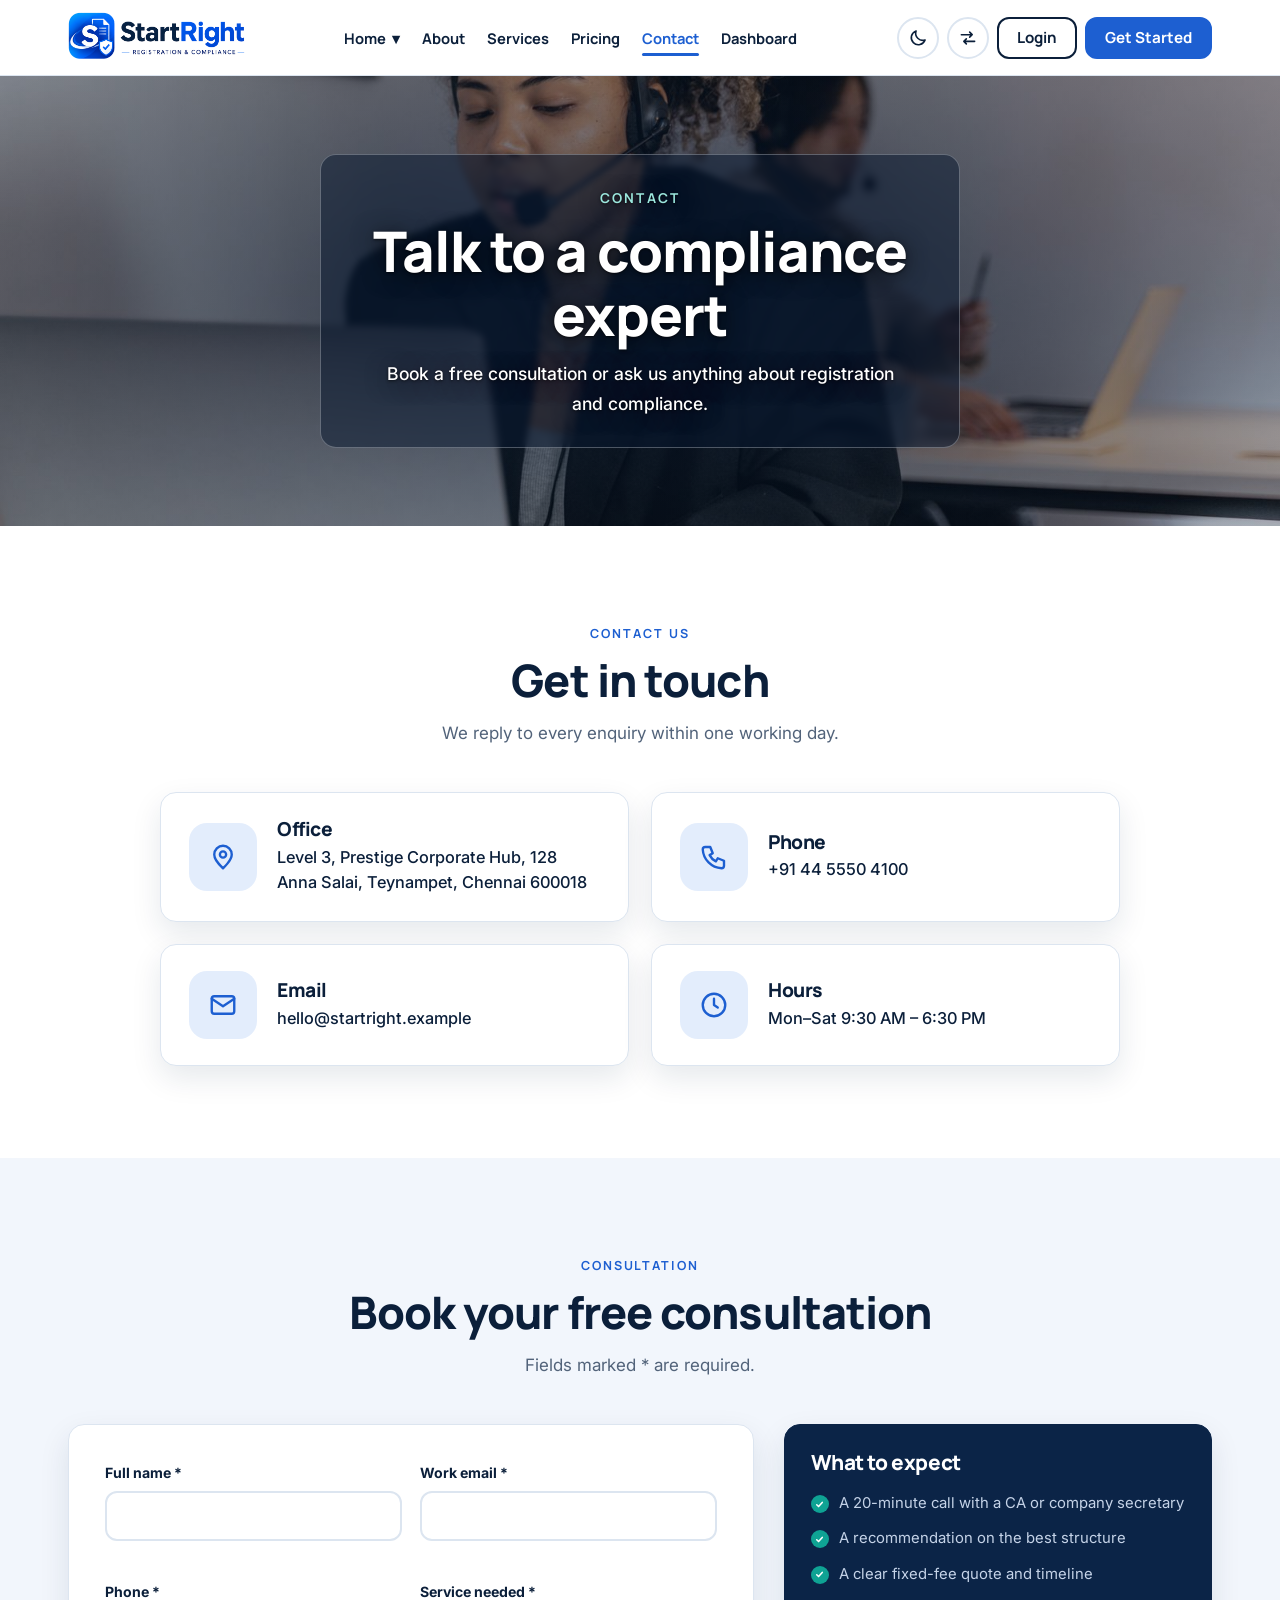
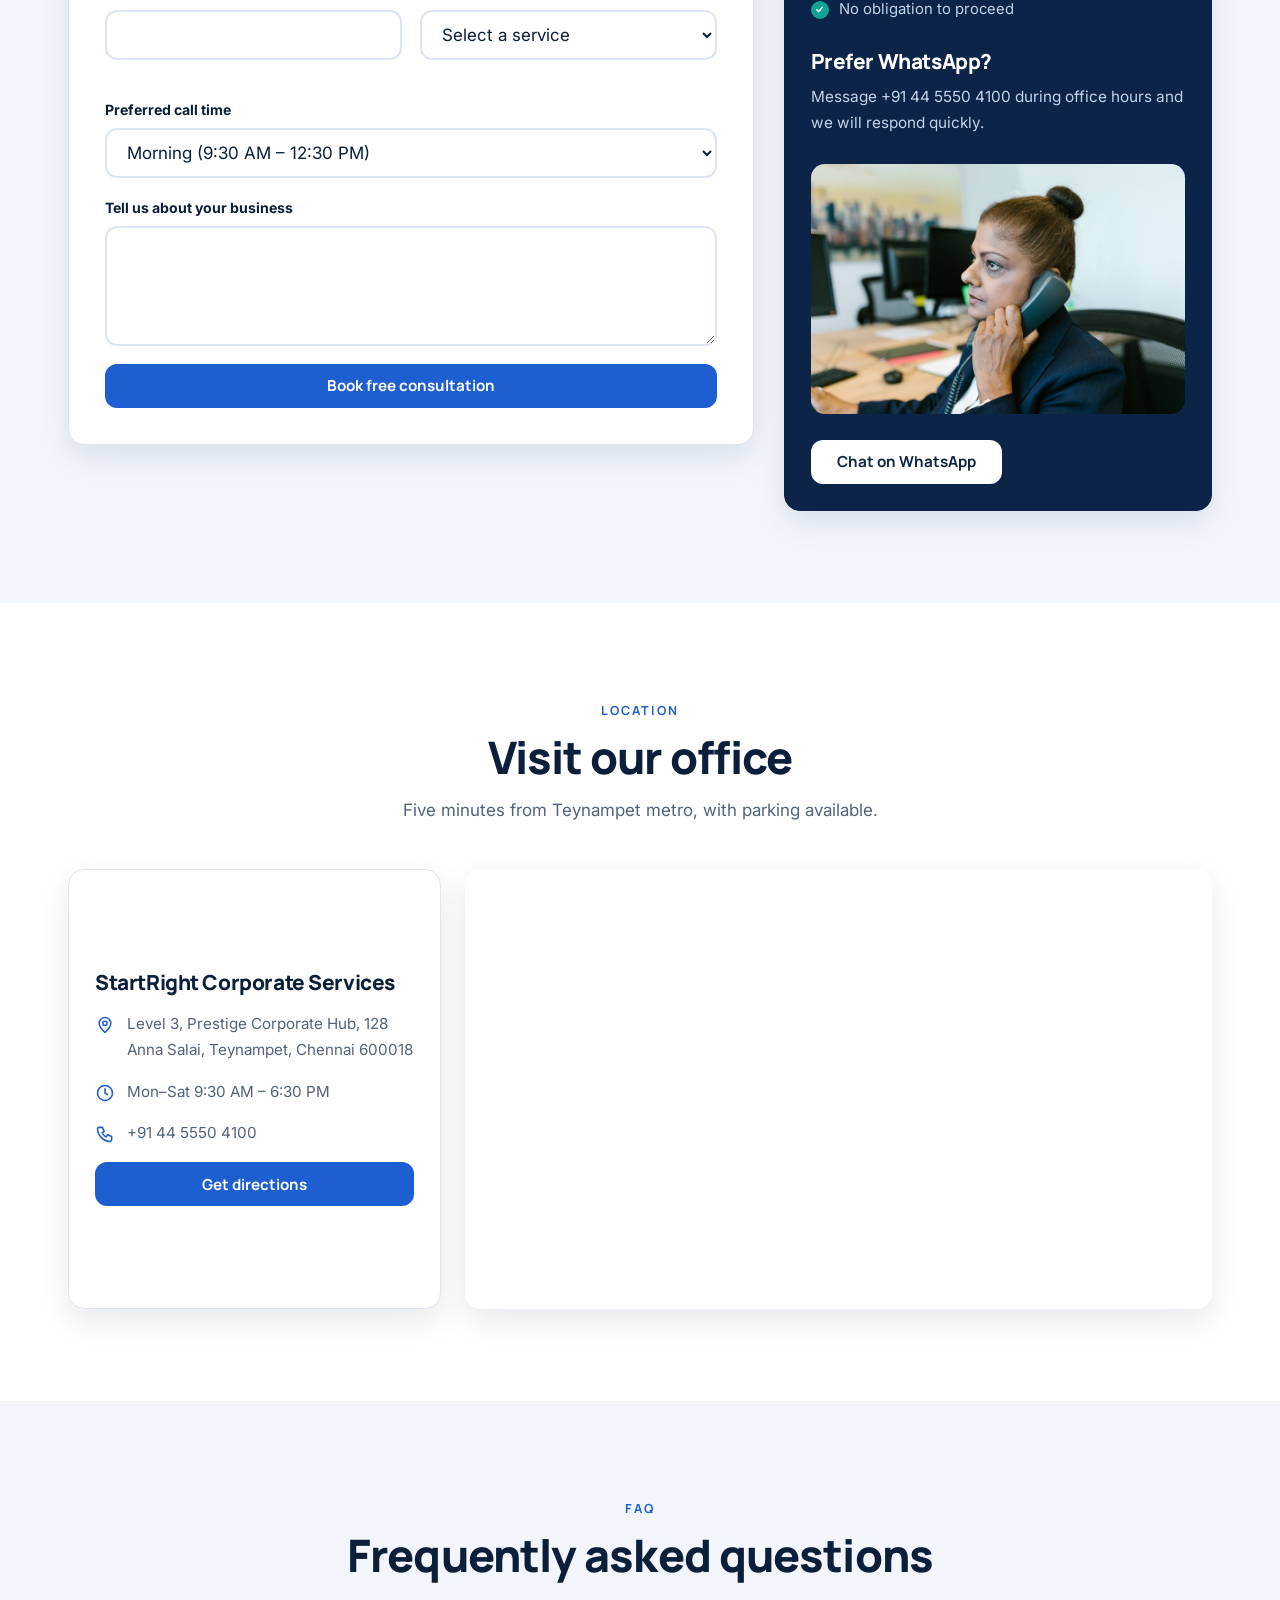
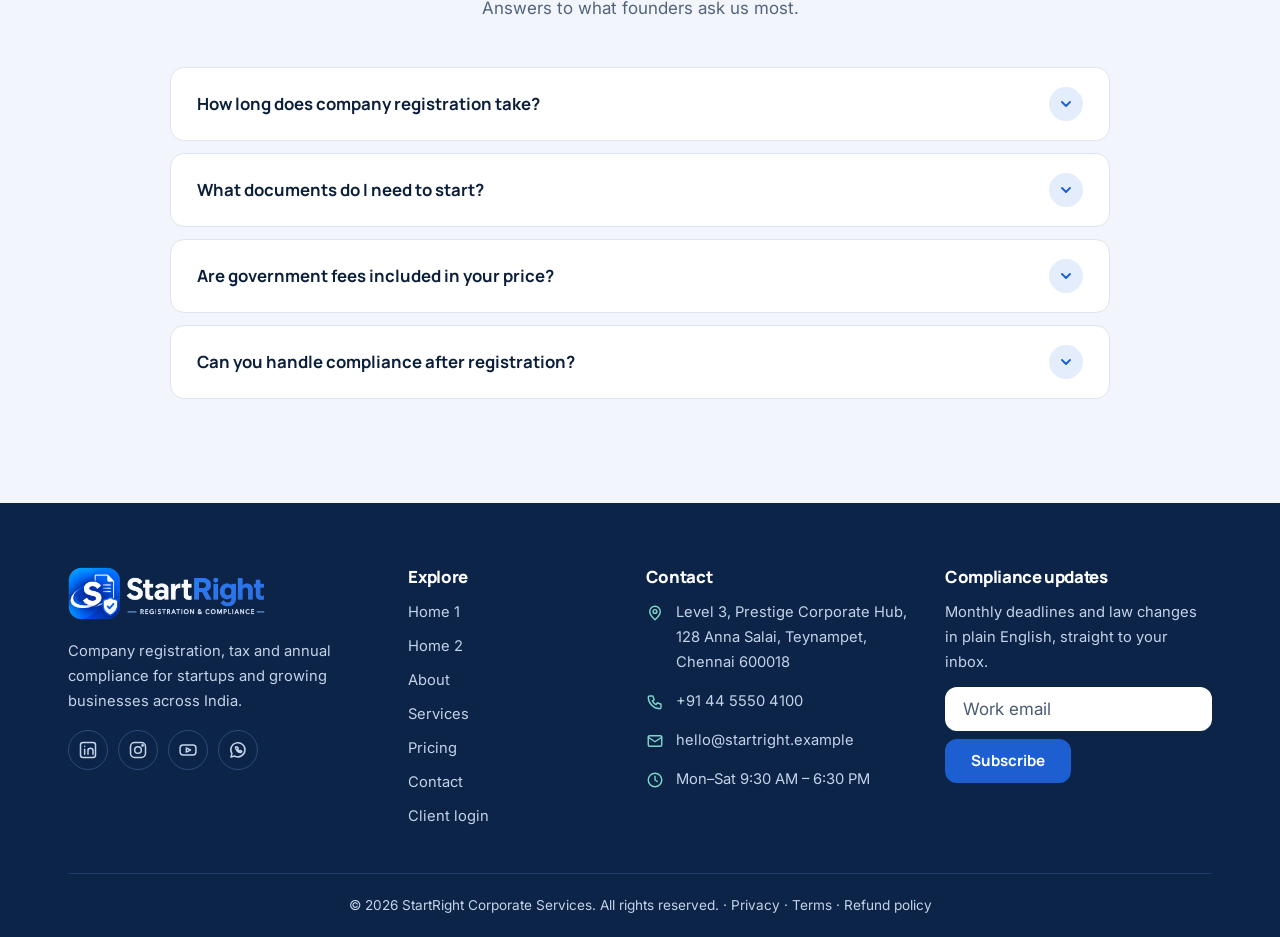
==== commit 186d9c1a: "first commit" ====
--- a/contact.html
+++ b/contact.html
@@ -15,7 +15,7 @@
 <div id="site-nav"></div>
 <main>
 <section class="phero f"><div class="bgslot b3" aria-hidden="true"><img src="assets/images/pexels-photo-7709195.jpeg" alt="" loading="eager" decoding="async"></div><div class="wrap"><div class="hp"><span class="eyebrow">Contact</span><h1>Talk to a compliance expert</h1><p class="sub">Book a free consultation or ask us anything about registration and compliance.</p></div></div></section>
-<section class="sec "><div class="wrap"><div class="head"><span class="eyebrow">Contact us</span><br><h2>Get in touch</h2><p>We reply to every enquiry within one working day.</p></div><div class="grid g4"><div class="card"><div class="ic"><svg viewBox="0 0 24 24" aria-hidden="true"><path d="M12 21s7-6.2 7-11a7 7 0 1 0-14 0c0 4.8 7 11 7 11z"/><circle cx="12" cy="10" r="2.5"/></svg></div><h3>Office</h3><p>Level 3, Prestige Corporate Hub, 128 Anna Salai, Teynampet, Chennai 600018</p></div><div class="card"><div class="ic"><svg viewBox="0 0 24 24" aria-hidden="true"><path d="M5 4h4l2 5-2.5 1.5a11 11 0 0 0 5 5L15 13l5 2v4a2 2 0 0 1-2 2A16 16 0 0 1 3 6a2 2 0 0 1 2-2z"/></svg></div><h3>Phone</h3><p>+91 44 5550 4100</p></div><div class="card"><div class="ic"><svg viewBox="0 0 24 24" aria-hidden="true"><rect x="3" y="5" width="18" height="14" rx="2"/><path d="M3 7l9 6 9-6"/></svg></div><h3>Email</h3><p>hello@startright.example</p></div><div class="card"><div class="ic"><svg viewBox="0 0 24 24" aria-hidden="true"><circle cx="12" cy="12" r="9"/><path d="M12 7v5l3 2"/></svg></div><h3>Hours</h3><p>Mon–Sat 9:30 AM – 6:30 PM</p></div></div></div></section>
+<section class="sec "><div class="wrap"><div class="head"><span class="eyebrow">Contact us</span><br><h2>Get in touch</h2><p>We reply to every enquiry within one working day.</p></div><div class="cc-grid"><div class="cc"><div class="ic"><svg viewBox="0 0 24 24" aria-hidden="true"><path d="M12 21s7-6.2 7-11a7 7 0 1 0-14 0c0 4.8 7 11 7 11z"/><circle cx="12" cy="10" r="2.5"/></svg></div><div><h3>Office</h3><p>Level 3, Prestige Corporate Hub, 128 Anna Salai, Teynampet, Chennai 600018</p></div></div><div class="cc"><div class="ic"><svg viewBox="0 0 24 24" aria-hidden="true"><path d="M5 4h4l2 5-2.5 1.5a11 11 0 0 0 5 5L15 13l5 2v4a2 2 0 0 1-2 2A16 16 0 0 1 3 6a2 2 0 0 1 2-2z"/></svg></div><div><h3>Phone</h3><p><a href="tel:+914455504100">+91 44 5550 4100</a></p></div></div><div class="cc"><div class="ic"><svg viewBox="0 0 24 24" aria-hidden="true"><rect x="3" y="5" width="18" height="14" rx="2"/><path d="M3 7l9 6 9-6"/></svg></div><div><h3>Email</h3><p><a href="mailto:hello@startright.example">hello@startright.example</a></p></div></div><div class="cc"><div class="ic"><svg viewBox="0 0 24 24" aria-hidden="true"><circle cx="12" cy="12" r="9"/><path d="M12 7v5l3 2"/></svg></div><div><h3>Hours</h3><p>Mon–Sat 9:30 AM – 6:30 PM</p></div></div></div></div></section>
 <section class="sec alt"><div class="wrap"><div class="head"><span class="eyebrow">Consultation</span><br><h2>Book your free consultation</h2><p>Fields marked * are required.</p></div><div class="two eq"><div><form class="form" id="consult" novalidate><div class="field"><label for="k-name">Full name *</label><input id="k-name" type="text"><span class="err" id="k-name-e"></span></div><div class="field"><label for="k-email">Work email *</label><input id="k-email" type="email"><span class="err" id="k-email-e"></span></div><div class="field"><label for="k-phone">Phone *</label><input id="k-phone" type="tel"><span class="err" id="k-phone-e"></span></div><div class="field"><label for="k-svc">Service needed *</label><select id="k-svc"><option value="">Select a service</option><option>Private Limited registration</option><option>LLP / OPC registration</option><option>GST registration</option><option>Trademark</option><option>Annual compliance</option><option>Accounting and tax</option></select><span class="err" id="k-svc-e"></span></div><div class="field full"><label for="k-time">Preferred call time</label><select id="k-time"><option>Morning (9:30 AM – 12:30 PM)</option><option>Afternoon (12:30 – 4 PM)</option><option>Evening (4 – 6:30 PM)</option></select></div><div class="field full"><label for="k-note">Tell us about your business</label><textarea id="k-note"></textarea></div><div class="field full"><button class="btn btn-p" type="submit">Book free consultation</button></div><div class="msg" id="k-msg" role="status"></div></form></div><aside class="card side"><h3>What to expect</h3><ul class="cl"><li>A 20-minute call with a CA or company secretary</li><li>A recommendation on the best structure</li><li>A clear fixed-fee quote and timeline</li><li>No obligation to proceed</li></ul><h3 style="margin-top:14px">Prefer WhatsApp?</h3><p>Message +91 44 5550 4100 during office hours and we will respond quickly.</p><img class="ph side-img" src="assets/images/pexels-photo-7580835.jpeg" alt="Consultant on a phone call with a client" loading="lazy" decoding="async"><a class="btn wa" href="https://wa.me/914455504100" target="_blank" rel="noopener">Chat on WhatsApp</a></aside></div></div></section>
 <section class="sec "><div class="wrap"><div class="head"><span class="eyebrow">Location</span><br><h2>Visit our office</h2><p>Five minutes from Teynampet metro, with parking available.</p></div><div class="mapbox"><div class="card mapcard"><h3>StartRight Corporate Services</h3><div class="ci"><svg viewBox="0 0 24 24" aria-hidden="true"><path d="M12 21s7-6.2 7-11a7 7 0 1 0-14 0c0 4.8 7 11 7 11z"/><circle cx="12" cy="10" r="2.5"/></svg><span>Level 3, Prestige Corporate Hub, 128 Anna Salai, Teynampet, Chennai 600018</span></div><div class="ci"><svg viewBox="0 0 24 24" aria-hidden="true"><circle cx="12" cy="12" r="9"/><path d="M12 7v5l3 2"/></svg><span>Mon–Sat 9:30 AM – 6:30 PM</span></div><div class="ci"><svg viewBox="0 0 24 24" aria-hidden="true"><path d="M5 4h4l2 5-2.5 1.5a11 11 0 0 0 5 5L15 13l5 2v4a2 2 0 0 1-2 2A16 16 0 0 1 3 6a2 2 0 0 1 2-2z"/></svg><span>+91 44 5550 4100</span></div><a class="btn btn-p" href="https://www.google.com/maps/search/?api=1&amp;query=Anna+Salai+Teynampet+Chennai" target="_blank" rel="noopener">Get directions</a></div><iframe title="Office location map" loading="lazy" src="https://www.google.com/maps?q=Anna+Salai+Teynampet+Chennai&amp;output=embed"></iframe></div></div></section>
 <section class="sec alt"><div class="wrap"><div class="head"><span class="eyebrow">FAQ</span><br><h2>Frequently asked questions</h2><p>Answers to what founders ask us most.</p></div><div class="faqw"><details><summary>How long does company registration take?</summary><p>A Private Limited company is typically incorporated in 7 working days once documents are verified. LLPs take about 6 days.</p></details><details><summary>What documents do I need to start?</summary><p>PAN and Aadhaar of all directors, passport photographs, address proof, a registered office proof with owner NOC and a recent utility bill.</p></details><details><summary>Are government fees included in your price?</summary><p>Our fixed fee covers professional work. Government fees and stamp duty are shown clearly up front and passed on at actuals, with no hidden charges.</p></details><details><summary>Can you handle compliance after registration?</summary><p>Yes. Our monthly plans cover GST, TDS, ROC filings, income tax and bookkeeping, tracked on your client dashboard.</p></details></div></div></section>
--- a/assets/css/style.css
+++ b/assets/css/style.css
@@ -276,3 +276,61 @@
 .auth-img .bgslot::after{background:linear-gradient(90deg,rgba(6,22,46,.72) 0%,rgba(6,22,46,.4) 100%)}
 .phero h1,.hero2 h1,.phero .sub,.hero2 .lead,.phero .eyebrow,.hero2 .eyebrow,.auth-img h2,.auth-img li,.auth-img .eyebrow{text-shadow:0 1px 3px rgba(0,0,0,.65),0 3px 22px rgba(0,0,0,.7)}
 .phero.f .hp{background:rgba(6,22,46,.5)}
+
+/* ===== home 2: comparison charts ===== */
+.cmp-leg{display:grid;grid-template-columns:repeat(4,minmax(0,1fr));gap:14px;margin-bottom:22px}
+.cmp-leg button{text-align:start;background:var(--surface);border:2px solid var(--line);border-radius:14px;padding:14px 16px;display:grid;gap:2px;cursor:pointer;color:var(--ink);font:inherit;transition:border-color .2s,transform .15s}
+.cmp-leg button:hover{transform:translateY(-2px);border-color:var(--c)}.cmp-leg button b{display:flex;gap:8px;align-items:center;font:800 1rem Manrope,sans-serif}.cmp-leg i{width:12px;height:12px;border-radius:4px;background:var(--c);flex:none}.cmp-leg small{color:var(--muted);font-size:.85rem}
+.cmp-leg button[aria-pressed=true]{border-color:var(--c);box-shadow:0 0 0 3px color-mix(in srgb,var(--c) 22%,transparent)}
+.cmp-grid{display:grid;grid-template-columns:repeat(2,minmax(0,1fr));gap:20px}
+.cmp-card{background:var(--surface);border:1px solid var(--line);border-radius:var(--r);padding:24px;box-shadow:var(--sh)}.cmp-card h3{font-size:1.1rem;margin-bottom:12px}
+.cmp .b{display:grid;grid-template-columns:128px minmax(0,1fr) 88px;gap:12px;align-items:center;margin:10px 0;transition:opacity .25s}
+.cmp .b .n{font-size:.85rem;font-weight:600;color:var(--muted);line-height:1.25}.cmp .b .t{height:14px;border-radius:99px;background:var(--alt2);overflow:hidden}
+.cmp .b .t i{display:block;height:100%;width:var(--v);background:var(--c);border-radius:99px;transform-origin:left;animation:cmpgrow .8s ease-out both}
+.cmp .b>b{font:700 .88rem Manrope,sans-serif;text-align:end}
+.cmp.f .b{opacity:.22}.cmp.f .b.hi{opacity:1}
+.cmp-note{margin-top:18px;color:var(--muted);font-size:.9rem;text-align:center}
+@keyframes cmpgrow{from{transform:scaleX(0)}}@media(prefers-reduced-motion:reduce){.cmp .b .t i{animation:none}}
+@media(max-width:1100px){.cmp-leg{grid-template-columns:repeat(2,minmax(0,1fr))}}
+@media(max-width:900px){.cmp-grid{grid-template-columns:minmax(0,1fr)}}
+@media(max-width:420px){.cmp .b{grid-template-columns:minmax(0,1fr) auto}.cmp .b .t{grid-column:1/-1;order:3}.cmp-leg{grid-template-columns:minmax(0,1fr)}}
+/* ===== home 2: image cards with overlay text ===== */
+.pgrid{display:grid;grid-template-columns:repeat(6,minmax(0,1fr));gap:24px}
+.pc{position:relative;grid-column:span 2;min-height:340px;display:flex;align-items:flex-end;border-radius:24px;overflow:hidden;color:#fff;isolation:isolate;background:var(--navy)}
+.pc:nth-child(n+4){grid-column:span 3;min-height:380px}
+.pc img{position:absolute;inset:0;width:100%;height:100%;object-fit:cover;z-index:-2;transition:transform .6s}
+.pc::after{content:"";position:absolute;inset:0;z-index:-1;background:linear-gradient(180deg,rgba(6,22,46,.05) 25%,rgba(6,22,46,.86) 100%)}
+.pc:hover img{transform:scale(1.06)}.pc-b{padding:28px;display:grid;gap:8px}.pc h3{color:#fff;font-size:1.5rem}.pc p{color:#EAF1FB;font-size:.98rem;max-width:44ch}
+.pc .more{display:inline-flex;gap:8px;align-items:center;font:700 .92rem Manrope,sans-serif;color:#7FD6CC;margin-top:4px}.pc:hover .more .arr{transform:translateX(4px)}.pc .arr{transition:transform .2s}
+@media(max-width:900px){.pgrid{grid-template-columns:repeat(2,minmax(0,1fr))}.pc,.pc:nth-child(n+4){grid-column:span 1;min-height:300px}.pc:last-child{grid-column:1/-1}}
+@media(max-width:600px){.pgrid{grid-template-columns:minmax(0,1fr)}.pc:last-child{grid-column:auto}}
+/* ===== about: numbered principle rows (no icon cards) ===== */
+.rows{display:grid;grid-template-columns:minmax(0,.8fr) minmax(0,1.4fr);gap:clamp(28px,6vw,84px);align-items:start}
+.rows-h{position:sticky;top:110px}.rows-h p{color:var(--muted);margin-top:14px}.rows-h .eyebrow{margin-bottom:12px}
+.rows-l{list-style:none;padding:0;border-top:2px solid var(--ink)}.rows-l li{display:grid;grid-template-columns:76px minmax(0,1fr);gap:18px;padding:28px 0;border-bottom:1px solid var(--line)}
+.rows-l .no{font:800 2.4rem/1 Manrope,sans-serif;color:var(--blueT)}.rows-l h3{margin-bottom:6px}.rows-l p{color:var(--muted)}
+@media(max-width:900px){.rows{grid-template-columns:minmax(0,1fr)}.rows-h{position:static}}
+/* ===== pricing: promise panel ===== */
+.promise{display:grid;grid-template-columns:minmax(0,.9fr) minmax(0,1.3fr);gap:clamp(24px,5vw,64px);align-items:center;background:var(--navy);color:#fff;border-radius:24px;padding:clamp(28px,5vw,60px)}
+.promise h2{color:#fff}.promise .eyebrow{color:#7FD6CC}.promise .pr-h p{color:#C5D3E8;margin-top:12px}
+.pr-l{list-style:none;padding:0;display:grid;gap:0}.pr-l li{position:relative;padding:20px 0 20px 52px;border-bottom:1px solid rgba(255,255,255,.18)}.pr-l li:last-child{border:0}
+.pr-l li::before{content:"";position:absolute;inset-inline-start:0;top:22px;width:30px;height:30px;border-radius:50%;background:#0FA394 url("data:image/svg+xml,%3Csvg xmlns='http://www.w3.org/2000/svg' viewBox='0 0 24 24' fill='none' stroke='%23fff' stroke-width='3.2' stroke-linecap='round' stroke-linejoin='round'%3E%3Cpath d='M6 12.5l4 4 8-9'/%3E%3C/svg%3E") center/16px no-repeat}
+.pr-l h3{color:#fff;font-size:1.2rem}.pr-l p{color:#C5D3E8;margin-top:4px}
+@media(max-width:900px){.promise{grid-template-columns:minmax(0,1fr)}}
+/* ===== contact: one divided strip (no icon cards) ===== */
+.strip{display:grid;grid-template-columns:repeat(4,minmax(0,1fr));gap:1px;background:var(--line);border:1px solid var(--line);border-radius:20px;box-shadow:var(--sh);overflow:hidden}
+.strip>div{background:var(--surface);padding:30px 28px;display:grid;align-content:start;gap:10px}
+.strip span{font:700 .78rem Manrope,sans-serif;letter-spacing:.16em;text-transform:uppercase;color:var(--blueT)}
+.strip p{font:700 1.08rem/1.45 Manrope,sans-serif;color:var(--ink);overflow-wrap:anywhere}.strip a:hover{color:var(--blueT)}
+@media(max-width:1100px){.strip{grid-template-columns:repeat(2,minmax(0,1fr))}}@media(max-width:560px){.strip{grid-template-columns:minmax(0,1fr)}}
+
+/* ===== contact: horizontal icon cards (2 x 2) ===== */
+.cc-grid{display:grid;grid-template-columns:repeat(2,minmax(0,1fr));gap:22px;max-width:960px;margin-inline:auto}
+.cc{display:grid;grid-template-columns:68px minmax(0,1fr);gap:20px;align-items:center;background:var(--surface);border:1px solid var(--line);border-radius:var(--r);padding:26px 28px;box-shadow:var(--sh);transition:transform .2s,border-color .2s}
+.cc:hover{transform:translateY(-4px);border-color:var(--blue)}.cc .ic{width:68px;height:68px;border-radius:18px}.cc .ic svg{width:30px;height:30px}
+.cc h3{font-size:1.2rem;margin-bottom:4px}.cc p{color:var(--ink);font-weight:500;font-size:1.02rem;line-height:1.55;overflow-wrap:anywhere}.cc a:hover{color:var(--blueT)}
+@media(max-width:700px){.cc-grid{grid-template-columns:minmax(0,1fr)}.cc{padding:20px}}
+/* ===== comparison charts: dimmed rows stay readable ===== */
+.cmp.f .b{opacity:1}.cmp.f .b:not(.hi) .t i{opacity:.28}.cmp.f .b:not(.hi) .n,.cmp.f .b:not(.hi)>b{color:var(--muted);opacity:.9}
+.cmp .b .n{color:var(--ink);opacity:.85}.cmp.f .b.hi .n,.cmp.f .b.hi>b{color:var(--ink);opacity:1}
+.cmp .b>b{color:var(--ink)}.cmp .b .t{background:var(--alt2);box-shadow:inset 0 0 0 1px var(--line)}
